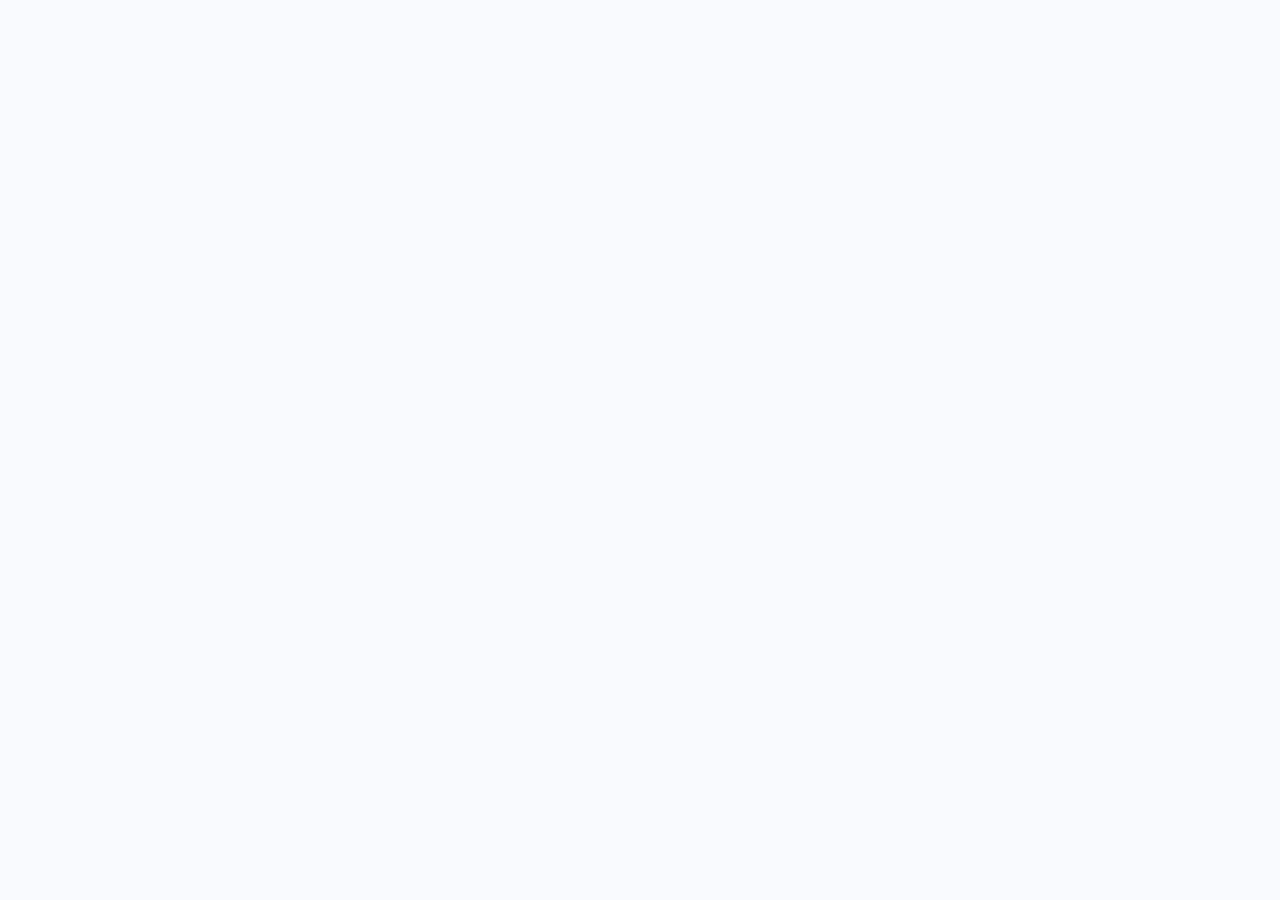
==== index.html @ 3bd7bcf1 "fix colors" ====
<!DOCTYPE html>
<html lang="en">

<head>
    <meta charset="UTF-8">
    <meta name="viewport" content="width=device-width, initial-scale=1.0">
    <title>Tripture | Unlock the Magic of Travel</title>
    <meta name="application-name" content="Tripture" lang="en">
    <meta name="google-site-verification" content="tgIaN9WX9wVfpXYKJAtUQJ3FxsBfUFxWCfj3ztF986I" />

    <meta name="description"
        content="Unlock seamless travel with Tripture. Discover Myanmar's hidden gems and global destinations with curated itineraries by Team Skyway. Plan your trip today!">
    <meta name="title" content="Tripture | Unlock the Magic of Travel">
    <meta name="keywords"
        content="Tripture, Unlock the Magic of Travel, Skyway project, Tripture Travel Agency, Domestic Tour Packages, International Tour Planning, Seamless Adventure Planning,">

    <!-- social media -->
    <meta property="og:type" content="website">
    <meta property="og:url" content="https://tripture.vercel.app">
    <meta property="og:title" content="Tripture | Unlock the Magic of Travel">
    <meta property="og:site_name" content="Tripture">
    <meta property="og:description"
        content="Unlock the unwritten. Experience unique destinations and flawless adventures. Your journey of a lifetime begins with Tripture.">

    <link rel="icon" type="image/png" sizes="32x32" href="https://tripture.vercel.app/assets/favicon.png">

    <link href="https://fonts.googleapis.com/css2?family=Poppins:wght@300;400;600&display=swap" rel="stylesheet">

    <!-- font awesome  -->
    <link rel="stylesheet" href="https://cdnjs.cloudflare.com/ajax/libs/font-awesome/6.4.0/css/all.min.css">
    <link rel="stylesheet" href="/fontawesomepro/css/all.min.css">
    <link rel="stylesheet" href="https://cdn.jsdelivr.net/npm/bootstrap-icons@1.11.1/font/bootstrap-icons.css">
    <!-- AOS library css1 js1  -->
    <link href="https://unpkg.com/aos@2.3.4/dist/aos.css" rel="stylesheet">


    <!-- bootstrap css1 js1 -->
    <link href="https://cdn.jsdelivr.net/npm/bootstrap@5.3.8/dist/css/bootstrap.min.css" rel="stylesheet"
        integrity="sha384-sRIl4kxILFvY47J16cr9ZwB07vP4J8+LH7qKQnuqkuIAvNWLzeN8tE5YBujZqJLB" crossorigin="anonymous">

    <!-- custom css  -->
    <link rel="stylesheet" href="./style.css">
    <link rel="stylesheet" href="navbar.css">

    <link rel="stylesheet" href="https://cdn.jsdelivr.net/npm/flatpickr/dist/flatpickr.min.css">
    <script src="https://cdn.jsdelivr.net/npm/flatpickr"></script>

    <link rel="stylesheet" href="https://cdn.jsdelivr.net/npm/swiper@11/swiper-bundle.min.css" />

    <!-- google searchမှာ vercel ပေါ်နေတာကို ပြောင်းဖို့  -->
    <script type="application/ld+json">
        {
            "@context": "https://schema.org",
            "@type": "WebSite",
            "name": "Tripture",
            "url": "https://tripture.vercel.app/"
        }
    </scri

<meta name="google-site-verification" content="ogcnfzEgcFT54c3hhpXt7cqYUi67Gds151M0iXrXLEU" />

</head>

<body>

    <nav class="navbar navbar-expand-lg sticky-top glass-nav">
        <div class="container">
            <!-- Brand / Logo -->
            <a class="navbar-brand d-flex align-items-center" href="#">
                <img src="/assets/favicon.png" alt="Logo" class="me-2 favilogo-img"
                    style="width: 60px; height: 60px;" />
                <span class="brand-text">Tripture</span>
            </a>

            <!-- Custom Hamburger Toggler for Mobile -->
            <button class="navbar-toggler custom-toggler collapsed" type="button" data-bs-toggle="collapse"
                data-bs-target="#navbarNav" aria-controls="navbarNav" aria-expanded="false"
                aria-label="Toggle navigation">
                <span class="toggler-bar bar-top"></span>
                <span class="toggler-bar bar-middle"></span>
                <span class="toggler-bar bar-bottom"></span>
            </button>

            <!-- Navbar Menu Links -->
            <div class="collapse navbar-collapse" id="navbarNav">
                <ul class="navbar-nav mx-auto align-items-center">
                    <li class="nav-item">
                        <a class="nav-link active" href="#">Home</a>
                    </li>
                    <li class="nav-item dropdown">
                        <a class="nav-link dropdown-toggle" href="#" role="button" data-bs-toggle="dropdown"
                            aria-expanded="false">
                            Tours
                        </a>
                        <ul class="dropdown-menu custom-dropdown">
                            <li><a class="dropdown-item" href="./domestic.html"><i
                                        class="fa-solid fa-map-location-dot me-2"></i>Domestic</a></li>
                            <li><a class="dropdown-item" href="/international.html"><i
                                        class="fa-solid fa-globe me-2"></i>International</a></li>
                        </ul>
                    </li>
                    <li class="nav-item">
                        <a class="nav-link" href="./about.html">About</a>
                    </li>
                    <li class="nav-item">
                        <a class="nav-link" href="#">Contact Us</a>
                    </li>
                </ul>

                <!-- Auth & Call To Action Buttons -->
                <div class="nav-buttons d-flex flex-column flex-lg-row align-items-center gap-3">
                    <a href="./signup.html" class="btn btn-login">
                        <i class="fa-solid fa-user-plus me-2"></i>Sign Up
                    </a>
                    <a href="./booking.html" class="btn btn-book">
                        <i class="fa-solid fa-plane-departure me-2"></i>Book Now
                    </a>
                </div>
            </div>
        </div>
    </nav>

    <!-- 2. Hero Section -->
    <section class="hero-section">
        <div class="container">
            <div class="row align-items-center gy-5">

                <!-- Left Text Content Column -->
                <div class="col-lg-5 col-12 hero-text-col text-center text-lg-start">

                    <!-- Premium Floating Badge -->
                    <div class="badge-wrapper mb-3">
                        <span class="badge bg-glass-premium">
                            <i class="fa-solid fa-compass text-teal me-2 animate-spin-slow"></i>Explore The Unexplored
                        </span>
                    </div>

                    <!-- Premium Typography Title -->
                    <h1 class="hero-title">
                        <span class="text-gradient">Tripture</span><br>
                        Unlock the Magic of Travel
                    </h1>

                    <!-- Fluid Description -->
                    <p class="hero-description">
                        Experience the world’s most luxury destinations with curated journeys designed exclusively for
                        you by Team Skyway.
                    </p>

                    <!-- Action Buttons Container -->
                    <div
                        class="hero-btns-container d-flex flex-sm-row flex-column justify-content-center justify-content-lg-start gap-3">
                        <a href="./packages.html" class="btn btn-teal-fill">
                            Explore Packages <i class="fa-solid fa-arrow-right ms-2"></i>
                        </a>
                        <a href="#tours" class="btn btn-outline-premium">
                            Learn More
                        </a>
                    </div>
                </div>

                <!-- Right Side: Balanced Geometric Bento Grid -->
                <div class="col-lg-7 col-12 hero-cards-col">
                    <div class="modern-grid-container">
                        <!-- Image 1: Spain (Height Fixed - No longer stretched) -->
                        <div class="grid-card card-premium-one">
                            <img src="./assets/international/spain4.jpg" alt="Luxury Travel Spain">
                            <div class="card-overlay-text">Spain</div>
                        </div>

                        <!-- Image 2: Vietnam (Wide Top Feature) -->
                        <div class="grid-card card-premium-two">
                            <img src="./assets/international/vietnam/Phu Quoc Paradise Island.jpg"
                                alt="Phu Quoc Paradise Island">
                            <div class="card-overlay-text">Vietnam</div>
                        </div>

                        <!-- Image 3: Brazil (Square Bottom Feature) -->
                        <div class="grid-card card-premium-three">
                            <img src="./assets/international/brazil/Iguazu Falls.jpg" alt="Iguazu Falls Brazil">
                            <div class="card-overlay-text">Brazil</div>
                        </div>

                    </div>
                </div>

            </div>

            <!-- Wave Shape Divider (Matches perfectly with section and body background) -->
            <div class="custom-shape-divider-bottom">
                <svg data-name="Layer 1" xmlns="http://www.w3.org/2000/svg" viewBox="0 0 1200 120"
                    preserveAspectRatio="none">
                    <path d="M0,0V120H1200V100C900,100,500,0,0,0Z" class="shape-fill"></path>
                </svg>
            </div>
        </div>
    </section>

    <!-- International section  -->
    <section class="international-section d-flex flex-column align-items-center justify-content-center overflow-hidden">

        <div class="carousel-container d-flex align-items-center justify-content-center" id="carouselContainer">

            <div class="destination-card" data-title="SWITZERLAND" data-subtitle="Swiss bliss"
                data-desc="Experience the peak of nature">
                <img src="./assets/international/switzerland.jpg" alt="Switzerland">
            </div>

            <div class="destination-card" data-title="Shinjuku Golden Gai" data-subtitle="JAPAN"
                data-desc="The land of the rising sun">
                <img src="./assets/international/japan/Shinjuku Golden Gai.jpg" alt="Japan">
            </div>

            <div class="destination-card active" data-title="MALDIVES" data-subtitle="MALDIVES"
                data-desc="Crystal waters, crystal memories">
                <img src="./assets/international/maldives.jpg" alt="maldives">
            </div>

            <div class="destination-card" data-title="Universal Studio" data-subtitle="SINGAPORE"
                data-desc="Lost in a skyline made of dreams">
                <img src="./assets/international/singapore/Universal Studio.jpg" alt="singapore">
            </div>

            <div class="destination-card" data-title="PROMENADE DES ANGLAIA" data-subtitle="FRANCE"
                data-desc="City of romance and lights">
                <img src="./assets/international/france4.jpg" alt="France">
            </div>
        </div>

        <div class="text-content text-center my-4">
            <h2 class="main-title m-0" id="mainTitle">SWITZERLAND</h2>
            <div class="divider mx-auto my-2"></div>
            <h4 class="sub-title" id="subTitle">— Swiss Bliss</h4>
            <p class="description opacity-75 small" id="description">Experience the peak of nature</p>
        </div>

        <div class="inter-buttons d-flex gap-4 mt-1">
            <button class="btn inter-btn d-flex align-items-center justify-content-center" id="prevBtn">
                <i class="bi bi-chevron-left"></i>
            </button>
            <button class="btn inter-btn d-flex align-items-center justify-content-center" id="nextBtn">
                <i class="bi bi-chevron-right"></i>
            </button>
        </div>

    </section>


    <!-- MAGICAL PATHWAYS SECTION (Gateway) -->
    <section class="pathways-section">
        <div class="container">
            <!-- Minimalist Section Title -->
            <h2 class="section-title text-center display-5">Magical Pathways</h2>

            <div class="row g-4">

                <!-- Domestic Tours Gateway Card (left) -->
                <div class="col-lg-6 col-md-12" data-aos="fade-up" data-aos-once="false" data-aos-delay="200"
                    data-aos-duration="1000">
                    <!-- Add your local image URL from image_5.png -->
                    <a href="./domestic.html" class="tour-gateway-card"
                        style="background-image: url('./assets/Domestic/bagan.jpg');">
                        <!-- Subtle compass icon top right to match planning vibe -->
                        <div class="gateway-icon">
                            <i class="fa-solid fa-compass"></i>
                        </div>
                        <div class="gateway-content glass-effect modern-shadow">
                            <h3 class="fw-bold">Domestic Tours</h3>
                            <p class="mb-4 text-white-50">Myanmar Hidden Gems, Crafted for Local Magic</p>
                            <!-- Button style from image -->
                            <button class="btn btn-gateway-light rounded-pill px-4">Discover Local Magic</button>
                        </div>
                    </a>
                </div>

                <!-- International Tours Gateway Card (right) -->
                <div class="col-lg-6 col-md-12" data-aos="fade-up" data-aos-once="false" data-aos-delay="400"
                    data-aos-duration="1000">
                    <!-- Add your global image URL from image_5.png -->
                    <a href="./international.html" class="tour-gateway-card"
                        style="background-image: url('./assets/international/vietnam/Hanoi.jpg');">
                        <!-- Subtle globe icon top right -->
                        <div class="gateway-icon">
                            <i class="fa-solid fa-globe"></i>
                        </div>
                        <div class="gateway-content glass-effect modern-shadow">
                            <h3 class="fw-bold">International Tours</h3>
                            <p class="mb-4 text-white-50">Global Wonders, Planned with Unmatched Precision</p>
                            <!-- Button style from image -->
                            <button class="btn btn-gateway-light rounded-pill px-4">Explore Global Wonders</button>
                        </div>
                    </a>
                </div>

            </div>
        </div>
    </section>


    <!-- TOUR SHOWCASE SECTION (Domestic) -->
    <section class="tour-showcase-section">
        <div class="container">

            <!-- Section Title (Bold, Modern) -->
            <h2 class="showcase-section-title text-center mb-5">Explore Our Crafted Tours</h2>

            <div class="row showcase-container modern-shadow gx-0" data-aos="zoom-out" data-aos-once="false"
                data-aos-delay="100" data-aos-duration="800">

                <!-- Left Side: Main Tour Image (col-6 default, col-12 mobile) -->
                <div class="col-lg-6 col-md-12 p-0">
                    <div class="main-tour-view">
                        <!-- Dynamic Main Image (Change URL based on selection) -->
                        <div class="main-tour-img-wrapper">
                            <img id="mainTourImg" src="./assets/Domestic/bagan2.jpg" alt="Featured Tour - Bagan"
                                class="main-tour-img">
                        </div>
                    </div>
                </div>

                <!-- Right Side: Tour Content & Gallery (col-6 default, col-12 mobile) -->
                <div class="col-lg-6 col-md-12 p-0">
                    <div class="tour-details-col glass-effect h-100">

                        <!-- Dynamic Tour Header (Change Title, Price, Description) -->
                        <div class="tour-header" id="tourHeader">
                            <h3 class="tour-title fw-bold" id="tourTitle">Bagan Hidden Gems</h3>
                            <p class="tour-price" id="tourPrice">From $299 /person</p>
                            <p class="tour-description text-muted lead" id="tourDescription">Explore ancient temples of
                                Bagan through an extraordinary lens. Perfect for modern explorers seeking authentic
                                connections.</p>
                        </div>

                        <!-- Bottom Gallery (Thumbnails - Click to switch) -->
                        <div class="tour-gallery">
                            <!-- Thumb 1 (Active) -->
                            <div class="gallery-thumb active"
                                onclick="switchTour('Bagan Hidden Gems', '$299 /person', 'Explore ancient temples of Bagan through an extraordinary lens.', './assets/Domestic/bagan2.jpg', this)">
                                <img src="./assets/Domestic/bagan2.jpg" alt="Bagan Thumbnail">
                            </div>
                            <!-- Thumb 2 -->
                            <div class="gallery-thumb"
                                onclick="switchTour('Inle Lake Serenity', '$349 /person', 'Row through Inle Lake at sunset. Experience unique stilt houses and timeless culture.', './assets/Domestic/inlay2.jpg', this)">
                                <img src="./assets/Domestic/inlay2.jpg" alt="Inle Lake Thumbnail">
                            </div>
                            <!-- Thumb 3 -->
                            <div class="gallery-thumb"
                                onclick="switchTour('Mandalay City Tour', '$499 /person', 'The cultural heart of Myanmar,where ancient royalty meets vibrant local traditions.', './assets/Domestic/mandalay2.jpg', this)">
                                <img src="./assets/Domestic/mandalay2.jpg" alt="Upain Thumbnail">
                            </div>
                        </div>

                        <!-- CTAs -->
                        <div class="mt-5 d-flex gap-3 justify-content-lg-start justify-content-center">
                            <button class="btn btn-teal-fill rounded-pill px-5">See Itinerary</button>
                        </div>

                    </div>
                </div>

            </div>
        </div>
    </section>




    <!-- FEATURES SECTION (Best Travel Experience) -->
    <section class="features-section">
        <div class="container text-center">
            <!-- Section Title (Bold, Modern, with Teal accent) -->
            <h2 class="features-title text-center mb-5 mt-3">Why <span>Tripture</span> for Your <br>Seamless Travel
                Experience</h2>

            <div class="row g-5">

                <!-- Feature 1: Crafted Itineraries (Itinerary Planning focused) -->
                <div class="col-lg-4 col-md-6 col-12 feature-col">
                    <div class="feature-item-card">
                        <div class="feature-icon-wrapper">
                            <!-- Compass icon matching planning vibe in image -->
                            <i class="fa-solid fa-map-location-dot"></i>
                        </div>
                        <h4 class="fw-bold">Crafted Itineraries</h4>
                        <p>Designed exclusively for you. No templates, just personalized journeys that match your unique
                            rhythm and desires.</p>
                    </div>
                </div>

                <!-- Feature 2: Seamless Support (Planning & Trust focused) -->
                <div class="col-lg-4 col-md-6 col-12 feature-col">
                    <div class="feature-item-card">
                        <div class="feature-icon-wrapper">
                            <!-- Headset support icon -->
                            <i class="fa-solid fa-headset"></i>
                        </div>
                        <h4 class="fw-bold">Seamless Planning</h4>
                        <p>Unlock the magic of worry-free travel. From booking to return, Team Skyway handles the
                            details flawlessly.</p>
                    </div>
                </div>

                <!-- Feature 3: Magical Experiences (Magical vibe focused) -->
                <div class="col-lg-4 col-md-12 col-12 feature-col">
                    <div class="feature-item-card">
                        <div class="feature-icon-wrapper">
                            <!-- Sparkles/Magic icon -->
                            <i class="fa-solid fa-wand-sparkles"></i>
                        </div>
                        <h4 class="fw-bold">Magical Moments</h4>
                        <p>Authentic local interactions and exclusive accesses to the world’s hidden gems. Create
                            stories that last forever.</p>
                    </div>
                </div>

            </div>
        </div>
    </section>

    <!-- FAQ & contact -->
    <section class="py-5" id="faq-contact">
        <div class="container">
            <div class="row g-5">
                <div class="col-lg-6">
                    <h4 class="fw-bold mb-4">FAQ</h4>
                    <div class="accordion accordion-flush" id="faqAccordion">
                        <div class="accordion-item border mb-2 rounded-3">
                            <h2 class="accordion-header">
                                <button class="accordion-button collapsed fw-semibold" type="button"
                                    data-bs-toggle="collapse" data-bs-target="#faq1">
                                    What is included in the tour package?
                                </button>
                            </h2>
                            <div id="faq1" class="accordion-collapse collapse" data-bs-parent="#faqAccordion">
                                <div class="accordion-body text-muted">All accommodation, flights, and daily breakfast
                                    are included.</div>
                            </div>
                        </div>
                        <div class="accordion-item border mb-2 rounded-3">
                            <h2 class="accordion-header">
                                <button class="accordion-button collapsed fw-semibold" type="button"
                                    data-bs-toggle="collapse" data-bs-target="#faq2">
                                    Can I customize my travel package?
                                </button>
                            </h2>
                            <div id="faq2" class="accordion-collapse collapse" data-bs-parent="#faqAccordion">
                                <div class="accordion-body text-muted">Yes, we offer fully customizable options based on
                                    your needs.</div>
                            </div>
                        </div>
                        <div class="accordion-item border mb-2 rounded-3">
                            <h2 class="accordion-header">
                                <button class="accordion-button collapsed fw-semibold" type="button"
                                    data-bs-toggle="collapse" data-bs-target="#faq3">
                                    What are the payment methods?
                                </button>
                            </h2>
                            <div id="faq3" class="accordion-collapse collapse" data-bs-parent="#faqAccordion">
                                <div class="accordion-body text-muted">We accept all major credit cards, mobile banking,
                                    and bank transfers for your convenience.</div>
                            </div>
                        </div>
                        <div class="accordion-item border mb-2 rounded-3">
                            <h2 class="accordion-header">
                                <button class="accordion-button collapsed fw-semibold" type="button"
                                    data-bs-toggle="collapse" data-bs-target="#faq4">
                                    How can I contact support?
                                </button>
                            </h2>
                            <div id="faq4" class="accordion-collapse collapse" data-bs-parent="#faqAccordion">
                                <div class="accordion-body text-muted">You can reach us 24/7 via email at
                                    travelwithtripture@gmail.com or through our live chat</div>
                            </div>
                        </div>
                    </div>
                </div>

                <div class="col-lg-6">
                    <h4 class="fw-bold mb-4">CONTACT US</h4>
                    <div class="row gy-4">
                        <div class="col-12 d-flex gap-3">
                            <div class="icon-box text-teal"><i class="bi bi-geo-alt fs-4"></i></div>
                            <div>
                                <h6 class="fw-bold mb-1">Our Address</h6>
                                <p class="small text-muted">123 Pyay Road, Yangon, Myanmar</p>
                            </div>
                        </div>
                        <div class="col-12 d-flex gap-3">
                            <div class="icon-box text-teal"><i class="bi bi-telephone fs-4"></i></div>
                            <div>
                                <h6 class="fw-bold mb-1">Phone</h6>
                                <p class="small text-muted">+95 123 456 789</p>
                            </div>
                        </div>
                        <div class="col-12 mt-4">
                            <div class="map-bg rounded-4 p-4 text-center">
                                <img src="https://upload.wikimedia.org/wikipedia/commons/e/ec/World_map_blank_without_borders.svg"
                                    class="img-fluid opacity-100" style="max-height: 150px;" alt="Map">
                            </div>
                        </div>
                    </div>
                </div>
            </div>
        </div>
    </section>


    <!-- Start Footer -->
    <footer class="bg-dark-blue text-white pt-5 pb-3">
        <div class="container">
            <div class="row gy-4">
                <div class="col-lg-3">
                    <h5 class="fw-bold text-uppercase mb-4">Tripture</h5>
                    <p class="small opacity-75">We create unforgettable travel experiences around the world. Your
                        journey, our passion.</p>
                    <div class="d-flex gap-3 fs-5 mt-3">
                        <i class="bi bi-facebook"></i> <i class="bi bi-instagram"></i> <i class="bi bi-twitter-x"></i>
                        <i class="bi bi-youtube"></i>
                    </div>
                </div>
                <div class="col-md-3 col-6 ps-lg-5">
                    <h6 class="fw-bold mb-4">ABOUT TRIPTURE</h6>
                    <ul class="list-unstyled small opacity-75 lh-lg">
                        <li><a href="./about.html" style="text-decoration: none; color:inherit">About Us</a></li>
                        <li><a href="./about.html#our-team" style="text-decoration: none; color:inherit">Our Team
                        </li>
                        <li>Why Choose Us?</li>
                        <li><a href="mailto:skywayteam@gmail.com" style="text-decoration: none; color:inherit">Contact
                                Us</a></li>
                    </ul>
                </div>
                <div class="col-md-3 col-6">
                    <h6 class="fw-bold mb-4">QUICK LINKS</h6>
                    <ul class="list-unstyled small opacity-75 lh-lg">
                        <li><a href="./domestic.html" style="text-decoration: none; color:inherit">Domestic Tours</a>
                        </li>
                        <li><a href="./international.html" style="text-decoration: none; color:inherit">International
                                Tours</a></li>
                        <li>Travel Guides</li>
                        <li>FAQs</li>
                    </ul>
                </div>
                <div class="col-md-3">
                    <h6 class="fw-bold mb-4">PAYMENT METHODS</h6>
                    <div class="d-flex flex-wrap gap-2 payment-icon">
                        <img src="https://encrypted-tbn0.gstatic.com/images?q=tbn:ANd9GcRHFYudsqWg9jjosSQLLIVrmywslPWvlXck-w&s"
                            alt="mastercard">
                        <img src="https://encrypted-tbn0.gstatic.com/images?q=tbn:ANd9GcR307JOO-6NJ84smCbefUN4RGVKRDVrh0Dilg&s"
                            alt="visa">
                        <img src="https://encrypted-tbn0.gstatic.com/images?q=tbn:ANd9GcQ-ns1YY_la2zpWjImynS670i2Tktv9zPw4rQ&s"
                            alt="Paypal">


                    </div>
                </div>
            </div>
            <hr class="my-4 opacity-25">
            <div class="d-flex flex-wrap justify-content-between small opacity-50">
                <p>&copy; <span id="year"></span> Tripture. Developed by Skyway Team(NUCS). All Rights Reserved.</p>
                <div class="d-flex gap-3"><span>Terms & Conditions</span> <span>Privacy Policy</span></div>
            </div>
        </div>
    </footer>
    <!-- End Footer  -->

    <!-- copyright footer year -->
    <script>
        document.getElementById("year").textContent = new Date().getFullYear();
    </script>


    <!-- JAVASCRIPT FOR INTERACTIVE GALLERY -->
    <script>
        // Function to switch tour content based on clicked thumbnail
        function switchTour(title, price, description, mainImgUrl, clickedThumb) {

            // 1. Get Elements
            const mainImg = document.getElementById('mainTourImg');
            const tourHeader = document.getElementById('tourHeader');
            const tourTitle = document.getElementById('tourTitle');
            const tourPrice = document.getElementById('tourPrice');
            const tourDescription = document.getElementById('tourDescription');

            // 2. Add Animation Class (triggers fade out)
            mainImg.classList.add('changing');
            tourHeader.classList.add('changing');

            // 3. Wait for fade out, then change content
            setTimeout(() => {
                // Update Text Content
                tourTitle.textContent = title;
                tourPrice.textContent = price;
                tourDescription.textContent = description;

                // Update Image Source
                mainImg.src = mainImgUrl;

                // Remove Animation Class (triggers fade in)
                mainImg.classList.remove('changing');
                tourHeader.classList.remove('changing');
            }, 500); // Wait 0.5s matching CSS transition duration

            // 4. Update Active Thumbnail state
            const thumbs = document.querySelectorAll('.gallery-thumb');
            thumbs.forEach(thumb => thumb.classList.remove('active')); // Remove active from all
            clickedThumb.classList.add('active'); // Add active to clicked one
        }
    </script>

    <!-- AOS library js1 css1 -->
    <script src="https://unpkg.com/aos@2.3.4/dist/aos.js"></script>

    <!-- AOS library to work -->
    <script type="text/javascript">
        AOS.init();
    </script>

    <!-- custom js  -->
    <script src="./index.js"></script>


    <!-- 2. Bootstrap 5 JS Bundle (Includes Popper) -->
    <script src="https://cdn.jsdelivr.net/npm/bootstrap@5.3.8/dist/js/bootstrap.bundle.min.js"
        integrity="sha384-FKyoEForCGlyvwx9Hj09JcYn3nv7wiPVlz7YYwJrWVcXK/BmnVDxM+D2scQbITxI"
        crossorigin="anonymous"></script>


</body>

</html>
---- style.css ----
@import url("https://fonts.googleapis.com/css2?family=Gelasio:ital,wght@0,400..700;1,400..700&display=swap");

@import url("https://fonts.googleapis.com/css2?family=Playfair+Display:ital,wght@0,600;0,800;1,400&family=Plus+Jakarta+Sans:wght@400;500;600;700&display=swap");

:root {
  --primary: #0b7285;
  --primary-dark: #12212e;
  --secondary: #6edbd6;
  --white: #e8fffa;
  --cream: #ece7dc;
  --glass: rgba(255, 255, 255, 0.15);
  --tripture-navy: #001f3f;
  --tripture-light: #f8fdfd;
  --tripture-shadow: 0 30px 60px rgba(0, 0, 0, 0.35);
}

* {
  box-sizing: border-box;
}

html,
body {
  overflow-x: hidden;
}
body {
  margin: 0;
  padding: 0;
  font-family: "Plus Jakarta Sans", sans-serif; /* Clean Sans-serif Base Font */
  background-color: #f8fafc;
  overflow-x: hidden;
}

/*  COMMON UTILITIES  */
.text-teal {
  color: var(--secondary) !important;
}

.bg-teal {
  background-color: var(--primary) !important;
}

.bg-dark-blue {
  background-color: var(--tripture-navy) !important;
}

.accordion-button:focus,
.accordion-button:not(.collapsed) {
  box-shadow: none;
}

.accordion-button:not(.collapsed) {
  background-color: transparent;
  color: var(--secondary);
}

/*  HERO SECTION MAIN  */
.hero-section {
  padding: 20px 0 180px 0;
  min-height: 100vh;
  display: flex;
  align-items: center;
  position: relative;
  background:
    linear-gradient(
      135deg,
      rgba(18, 33, 46, 0.98) 35%,
      rgba(18, 33, 46, 0.75) 100%
    ),
    url("./assets/Domestic/mawlamyine.jpg");
  background-repeat: no-repeat;
  background-size: cover;
  background-position: center;
}

/* Premium Navigation Badge */
.bg-glass-premium {
  background: rgba(255, 255, 255, 0.05);
  backdrop-filter: blur(8px);
  -webkit-backdrop-filter: blur(8px);
  border: 1px solid rgba(255, 255, 255, 0.1);
  padding: 8px 18px;
  font-size: 0.85rem;
  font-weight: 500;
  letter-spacing: 1px;
  text-transform: uppercase;
  color: #ffffff;
  border-radius: 50px;
  display: inline-block;
  animation: fadeInUp 0.6s ease-out;
}

/*  FLUID TYPOGRAPHY  */
.hero-title {
  font-family: "Playfair Display", serif; /* Elegant Travel Editorial Font */
  font-size: clamp(1.8rem, 3.5vw, 2.5rem);
  font-weight: 800;
  line-height: 1.15;
  margin-bottom: 1.5rem;
  letter-spacing: -0.5px;
  color: #ffffff;
  animation: fadeInUp 0.8s cubic-bezier(0.4, 0, 0.2, 1);
}

.text-gradient {
  background: linear-gradient(135deg, var(--secondary) 30%, #ffffff 100%);
  -webkit-background-clip: text;
  -webkit-text-fill-color: transparent;
  font-style: italic;
  font-weight: 600;
  font-size: clamp(2.5rem, 5vw, 4.5rem);
}

.hero-description {
  font-family: "Plus Jakarta Sans", sans-serif;
  font-size: clamp(1rem, 1.2vw, 1.2rem);
  margin-bottom: 2.5rem;
  opacity: 0.8;
  line-height: 1.7;
  color: #f0fdfa;
  max-width: 540px;
  animation: fadeInUp 1s cubic-bezier(0.4, 0, 0.2, 1);
}

/*  BUTTONS  */
.hero-btns-container {
  animation: fadeInUp 1.2s cubic-bezier(0.4, 0, 0.2, 1);
}

.btn-teal-fill {
  background: linear-gradient(135deg, var(--secondary), #4ecdc4);
  color: var(--primary-dark) !important;
  border-radius: 50px;
  padding: 14px 35px;
  font-weight: 600;
  border: none;
  box-shadow: 0 8px 25px rgba(110, 219, 214, 0.25);
  transition: all 0.3s cubic-bezier(0.4, 0, 0.2, 1);
}

.btn-teal-fill:hover {
  transform: translateY(-3px);
  box-shadow: 0 12px 30px rgba(110, 219, 214, 0.4);
  color: var(--primary-dark) !important;
}

.btn-outline-premium {
  color: #ffffff;
  border: 1px solid rgba(255, 255, 255, 0.2);
  border-radius: 50px;
  padding: 14px 35px;
  font-weight: 600;
  background: transparent;
  transition: all 0.3s cubic-bezier(0.4, 0, 0.2, 1);
}

.btn-outline-premium:hover {
  background: rgba(255, 255, 255, 0.08);
  border-color: #ffffff;
  color: #ffffff;
  transform: translateY(-2px);
}

/*  GEOMETRIC GRID & ASPECT RATIO FIX  */
.modern-grid-container {
  display: grid;
  grid-template-columns: repeat(12, 1fr);
  grid-template-rows: repeat(12, 35px); /* Row Height optimized */
  gap: 24px;
  position: relative;
  width: 100%;
}

/* Base Bento Card Style */
.grid-card {
  position: relative;
  border-radius: 24px;
  overflow: hidden;
  box-shadow: var(--tripture-shadow);
  border: 1px solid rgba(255, 255, 255, 0.1);
  background: var(--primary-dark);
}

.grid-card img {
  width: 100%;
  height: 100%;
  object-fit: cover;
  transition: transform 0.6s cubic-bezier(0.4, 0, 0.2, 1);
}

/* Hover Interactivity */
.grid-card:hover img {
  transform: scale(1.06);
}

.grid-card:hover {
  border-color: rgba(110, 219, 214, 0.4);
}

/* Premium Card Label Tags */
.card-overlay-text {
  position: absolute;
  bottom: 20px;
  left: 20px;
  background: rgba(18, 33, 46, 0.6);
  backdrop-filter: blur(8px);
  -webkit-backdrop-filter: blur(8px);
  padding: 6px 16px;
  border-radius: 30px;
  color: #ffffff;
  font-size: 0.85rem;
  font-weight: 600;
  letter-spacing: 0.5px;
  border: 1px solid rgba(255, 255, 255, 0.1);
}

/* Asymmetric Desktop Row/Col Placements */
.card-premium-one {
  grid-column: 1 / 6;
  grid-row: 3 / 11; /* Spain: Proportional aspect ratio locked */
  animation: float-one 6s ease-in-out infinite;
}

.card-premium-two {
  grid-column: 6 / 13;
  grid-row: 1 / 6; /* Vietnam */
  animation: float-two 7s ease-in-out infinite;
}

.card-premium-three {
  grid-column: 6 / 13;
  grid-row: 6 / 13; /* Brazil */
  animation: float-three 5s ease-in-out infinite;
}

/*  INFINITE FLOATING ANIMATIONS  */
@keyframes float-one {
  0%,
  100% {
    transform: translateY(0);
  }
  50% {
    transform: translateY(-12px);
  }
}

@keyframes float-two {
  0%,
  100% {
    transform: translateY(0);
  }
  50% {
    transform: translateY(-18px);
  }
}

@keyframes float-three {
  0%,
  100% {
    transform: translateY(0);
  }
  50% {
    transform: translateY(-8px);
  }
}

.animate-spin-slow {
  animation: spin 12s linear infinite;
}

@keyframes spin {
  from {
    transform: rotate(0deg);
  }
  to {
    transform: rotate(360deg);
  }
}

@keyframes fadeInUp {
  from {
    opacity: 0;
    transform: translateY(25px);
  }
  to {
    opacity: 1;
    transform: translateY(0);
  }
}

/*  CUSTOM SHAPE DIVIDER  */
.custom-shape-divider-bottom {
  position: absolute;
  bottom: -1px;
  left: 0;
  width: 100%;
  overflow: hidden;
  line-height: 0;
  z-index: 10;
}

.custom-shape-divider-bottom svg {
  position: relative;
  display: block;
  width: calc(100% + 1.3px);
  height: 80px;
}

.custom-shape-divider-bottom .shape-fill {
  fill: #f9f9f9;
}

/* RESPONSIVE LAYOUT BREAKPOINTS */

@media (max-width: 1199px) and (min-width: 992px) {
  .modern-grid-container {
    grid-template-rows: repeat(12, 30px);
    gap: 16px;
  }

  .hero-title {
    font-size: 3.5rem;
  }

  /*  BUTTONS  */
  .hero-btns-container {
    animation: fadeInUp 1.2s cubic-bezier(0.4, 0, 0.2, 1);
  }

  .btn-teal-fill {
    background: linear-gradient(135deg, var(--secondary), #4ecdc4);
    color: var(--primary-dark) !important;
    border-radius: 50px;
    padding: 14px 20px;
    font-weight: 500;
    border: none;
    box-shadow: 0 8px 25px rgba(110, 219, 214, 0.25);
    transition: all 0.3s cubic-bezier(0.4, 0, 0.2, 1);
  }

  .btn-teal-fill:hover {
    transform: translateY(-3px);
    box-shadow: 0 12px 30px rgba(110, 219, 214, 0.4);
    color: var(--primary-dark) !important;
  }

  .btn-outline-premium {
    color: #ffffff;
    border: 1px solid rgba(255, 255, 255, 0.2);
    border-radius: 50px;
    padding: 14px 35px;
    font-weight: 500;
    background: transparent;
    transition: all 0.3s cubic-bezier(0.4, 0, 0.2, 1);
  }

  .btn-outline-premium:hover {
    background: rgba(255, 255, 255, 0.08);
    border-color: #ffffff;
    color: #ffffff;
    transform: translateY(-2px);
  }
}

@media (max-width: 991px) {
  .hero-section {
    padding: 120px 0 100px 0;
    text-align: center;
  }
  .hero-description {
    margin-inline: auto;
  }
  .modern-grid-container {
    grid-template-rows: repeat(12, 28px);
    gap: 15px;
    margin-top: 40px;
  }
}

@media (max-width: 576px) {
  .hero-section {
    padding: 90px 0 110px 0;
    background:
      linear-gradient(
        180deg,
        rgba(18, 33, 46, 0.98) 60%,
        rgba(18, 33, 46, 0.88) 100%
      ),
      url("./assets/Domestic/mawlamyine.jpg");
  }

  /* Fluid Flex Stack Alternative for Mobile Devices */
  .modern-grid-container {
    display: flex;
    flex-direction: column;
    gap: 20px;
  }

  .grid-card {
    grid-column: auto !important;
    grid-row: auto !important;
    animation: none !important;
    transform: none !important;
    height: 240px;
    border-radius: 20px;
  }

  .card-premium-one {
    height: 270px;
  }

  .btn-teal-fill,
  .btn-outline-premium {
    width: 100%;
  }
}

/* ================= BUTTONS ================= */

.btn-gateway-light {
  border-radius: 30px;
  font-weight: 600;
  border: none;
  transition: all 0.3s ease;
}

.btn-gateway-light {
  background-color: #ffffff;
  color: var(--tripture-navy);
  padding: 10px 30px;
}

.btn-gateway-light:hover {
  background-color: var(--secondary);
  color: #ffffff;
}

/* ================= PHOTO CARDS ================= */

.gallery-thumb img,
.main-tour-img {
  width: 100%;
  height: 100%;
  object-fit: cover;
}

/* ================= international section  =================*/

/* Section Styling */
.international-section {
  min-height: 100vh;
  background: radial-gradient(circle, #ffffff 0%, #f6f6f6 100%);
  padding: 2rem 0;
}

/* 3D Carousel Container */
.carousel-container {
  width: 100%;
  height: 55vh;
  perspective: 1200px; /* Enable 3D Space */
  position: relative;
}

/* Individual Destination Card */
.destination-card {
  position: absolute;
  width: 14vw;
  height: 40vh;
  border-radius: 0.5rem;
  overflow: hidden;
  transition:
    transform 0.5s ease,
    opacity 0.5s ease,
    filter 0.5s ease;
  cursor: pointer;
  box-shadow: 0 1.5rem 3rem rgba(0, 0, 0, 0.15);
  transform-style: preserve-3d;
}

.destination-card img {
  width: 100%;
  height: 100%;
  object-fit: cover;
  pointer-events: none;
}

/* Overlay for unselected cards */
.destination-card::after {
  content: "";
  position: absolute;
  top: 0;
  left: 0;
  width: 100%;
  height: 100%;
  background: rgba(255, 255, 255, 0.4);
  transition: background 0.5s;
}

.destination-card.active::after {
  background: rgba(255, 255, 255, 0);
}

/* Dynamic Text Content */
.text-content {
  min-height: 15vh;
  z-index: 10;
}

.main-title {
  color: #1a1d24;
  font-size: 2.5rem;
  font-weight: 800;
  letter-spacing: 0.3rem;
  text-transform: uppercase;
}

.divider {
  width: 3.5rem;
  height: 0.15rem;
  background-color: #1a1d24;
}

.sub-title {
  color: #1a1d24;
  font-size: 1.25rem;
  letter-spacing: 0.2rem;
  font-weight: 400;
}
.description {
  color: #555555;
}

/* Bottom Navigation Buttons */
.inter-btn {
  background: transparent;
  border: 1px solid rgba(0, 0, 0, 0.2);
  color: var(--tripture-navy);
  width: 3rem;
  height: 3rem;
  border-radius: 50%;
  font-size: 1.2rem;
  transition: all 0.3s ease;
}

.inter-btn:hover {
  background-color: var(--tripture-navy);
  color: var(--cream);
  border-color: var(--tripture-navy);
}

/* --- Mobile and Tablet Optimization --- */
@media (max-width: 768px) {
  .destination-card {
    width: 40vw;
    height: 40vh;
    .main-title {
      font-size: 1.8rem;
    }
  }

  .sub-title {
    font-size: 1rem;
  }
}

/* ================= PATHWAYS SECTION ================= */

.pathways-section {
  padding: 40px 0 60px;
  position: relative;
  background-color: var(--cream);
}

.section-title,
.showcase-section-title {
  font-family: "Poppin";
}

.section-title {
  font-weight: 700;
  font-size: 3rem;
  margin-bottom: 50px;
}

.tour-gateway-card {
  display: flex;
  align-items: flex-end;
  justify-content: flex-start;
  height: 450px;
  background-size: cover;
  background-position: center;
  border-radius: 25px;
  position: relative;
  overflow: hidden;
  color: #ffffff;
  text-decoration: none;
  border: none;
  box-shadow: var(--tripture-shadow);
  transition:
    transform 0.4s ease,
    box-shadow 0.4s ease;
  cursor: pointer;
}

.tour-gateway-card:hover {
  transform: translateY(-10px);
  box-shadow: 0 20px 50px rgba(5, 64, 64, 0.3);
}

.tour-gateway-card .gateway-content {
  background: rgba(0, 31, 63, 0.7);
  backdrop-filter: blur(10px);
  padding: 30px;
  width: 100%;
  border-top-left-radius: 20px;
  border-top-right-radius: 20px;
}

.tour-gateway-card h3,
.tour-gateway-card p {
  font-family: "Gelasio";
}

.C h3 {
  font-size: 1rem;
  font-weight: 600;
  margin-bottom: 8px;
}

.tour-gateway-card p {
  font-size: 1rem;
  opacity: 0.8;
  margin-bottom: 25px;
}

.gateway-icon {
  position: absolute;
  top: 20px;
  right: 20px;
  font-size: 1.5rem;
  color: rgba(255, 255, 255, 0.3);
}

/* ================= TOUR SHOWCASE ================= */

.tour-showcase-section {
  padding: 50px 0;
  background:
    linear-gradient(rgba(0, 0, 0, 0.6), rgba(0, 0, 0, 0.6)),
    url(./assets/bagan-bg.jpg);
  background-size: cover;
  background-position: center;
  background-repeat: no-repeat;
  background-attachment: fixed;
}

.showcase-container {
  background-color: #ffffff;
  border-radius: 30px;
  box-shadow: var(--tripture-shadow);
  overflow: hidden;
  position: relative;
  border: 1px solid rgba(0, 0, 0, 0.03);
}

.showcase-section-title {
  color: var(--cream);
  font-weight: 700;
  font-size: 3rem;
}

.main-tour-view,
.main-tour-img-wrapper {
  position: relative;
  height: 100%;
  overflow: hidden;
}

.main-tour-img {
  height: 600px;
  transition:
    transform 0.5s ease-in-out,
    opacity 0.5s ease-in-out;
}

.main-tour-img.changing {
  transform: scale(1.1);
  opacity: 0;
}

.tour-details-col {
  padding: 60px;
  display: flex;
  flex-direction: column;
  justify-content: space-between;
}

.tour-header {
  margin-bottom: 40px;
  transition: opacity 0.5s ease-in-out;
}

.tour-header.changing {
  opacity: 0;
}

.tour-title {
  font-size: 2.1rem;
  font-weight: 700;
  margin-bottom: 15px;
}

.tour-price {
  font-size: 1.5rem;
  font-weight: 600;
  margin-bottom: 20px;
}

.tour-description {
  font-size: 1.1rem;
  line-height: 1.8;
  opacity: 0.8;
}

/* ================= GALLERY ================= */

.tour-gallery {
  display: flex;
  gap: 15px;
  margin-top: 20px;
}

.gallery-thumb {
  width: 100px;
  height: 100px;
  border-radius: 15px;
  overflow: hidden;
  cursor: pointer;
  position: relative;
  transition:
    transform 0.3s ease,
    border-color 0.3s ease;
  border: 2px solid transparent;
}

.gallery-thumb:hover,
.gallery-thumb.active {
  transform: translateY(-5px);
}

.gallery-thumb.active {
  border-color: var(--secondary);
}

.gallery-thumb::after {
  content: "";
  position: absolute;
  inset: 0;
  background-color: rgba(0, 204, 204, 0.1);
  opacity: 0;
  transition: opacity 0.3s ease;
}

.gallery-thumb:hover::after,
.gallery-thumb.active::after {
  opacity: 1;
}

/* ================= FEATURES ================= */

.features-section {
  padding: 100px 0;
  background-color: #ffffff;
}

.features-title {
  font-weight: 700;
  font-size: 2.8rem;
  max-width: 700px;
  margin-inline: auto;
}

.features-title span {
  color: var(--secondary);
}

.feature-item-card {
  padding: 40px;
  border-radius: 20px;
  background-color: #ffffff;
  border: 1px solid rgba(0, 0, 0, 0.03);
  transition: all 0.3s ease;
  height: 100%;
  text-align: center;
}

.feature-item-card:hover {
  background-color: #f0fdfa;
  transform: translateY(-5px);
}

.feature-icon-wrapper {
  width: 70px;
  height: 70px;
  border-radius: 50%;
  background-color: rgba(0, 204, 204, 0.1);
  display: flex;
  align-items: center;
  justify-content: center;
  margin: 0 auto 25px;
  font-size: 2rem;
}

.feature-item-card h4 {
  font-weight: 700;
  margin-bottom: 15px;
}

.feature-item-card p {
  font-size: 1rem;
  line-height: 1.7;
  opacity: 0.8;
}

/* ================= FOOTER ================= */

footer ul li {
  cursor: pointer;
  transition: 0.3s;
}

footer ul li:hover {
  color: var(--secondary);
  transform: translateX(5px);
}

.payment-icon img {
  height: 30px;
  border-radius: 10px;
}

.map-bg {
  background: #f8f9fa;
  position: relative;
  overflow: hidden;
}

/* ================= RESPONSIVE ================= */

@media (max-width: 991px) {
  .pathways-section,
  .tour-showcase-section,
  .features-section {
    padding: 70px 0;
  }

  .tour-gateway-card {
    height: 350px;
  }

  .tour-gateway-card h3 {
    font-size: 1.4rem;
  }

  .showcase-container {
    border-radius: 20px;
  }

  .main-tour-view {
    height: 400px;
  }

  .tour-details-col {
    padding: 40px;
  }

  .tour-title {
    font-size: 2.3rem;
  }

  .tour-price {
    font-size: 1.3rem;
  }

  .tour-gallery {
    margin-top: 40px;
  }

  .showcase-section-title {
    font-size: 2rem;
    font-weight: 500;
  }

  .features-title {
    font-size: 2.3rem;
  }

  .feature-item-card {
    padding: 30px;
  }
}

@media (max-width: 767px) {
  .features-section {
    overflow-x: hidden;
  }
}

@media (max-width: 768px) {
  .border-md-none {
    border: none !important;
  }
}

@media (max-width: 576px) {
  .tour-showcase-section {
    padding: 50px 0;
  }

  .main-tour-view {
    height: 250px;
  }

  .tour-details-col {
    padding: 30px;
  }

  .tour-title {
    font-size: 1.8rem;
  }

  .tour-price {
    font-size: 1.1rem;
  }

  .tour-gallery {
    gap: 10px;
    margin-top: 30px;
    overflow-x: auto;
    padding-bottom: 10px;
  }

  .gallery-thumb {
    width: 70px;
    height: 70px;
    border-radius: 10px;
  }
}
---- navbar.css ----
:root {
  --primary: #0b7285;
  --primary-dark: #12212e;
  --secondary: #6edbd6;
  --white: #e8fffa;
  --cream: #ece7dc;
  --tripture-navy: #001f3f;
  --glass: rgba(11, 114, 133, 0.15);
}

html {
  scroll-behavior: smooth;
}

body {
  margin: 0;
  font-family: "Gelasio", sans-serif;
  background-color: #f8fafc;
}

/*    MAIN NAVBAR (GLASSMORPHISM)*/
.glass-nav {
  background: rgba(18, 33, 46, 0.75) !important; /* Dark Premium Glass Base */
  backdrop-filter: blur(16px);
  -webkit-backdrop-filter: blur(16px);
  border-bottom: 1px solid rgba(255, 255, 255, 0.08);
  padding: 14px 0;
  transition: all 0.4s cubic-bezier(0.4, 0, 0.2, 1);
}

/* Brand Styles */
.navbar-brand {
  font-weight: 700;
  font-size: 1.6rem;
  color: #ffffff !important;
  letter-spacing: -0.5px;
  transition: transform 0.3s ease;
}

.navbar-brand .favilogo-img{
    filter:brightness(1.5)  drop-shadow(0 0 15px rgba(225, 225, 199, 0.6));
}
.navbar-brand:hover {
  transform: scale(1.02);
}
.brand-icon {
  color: var(--secondary);
}

/* Nav Links & Underline Micro-interaction */
.nav-link {
  color: rgba(255, 255, 255, 0.8) !important;
  font-weight: 500;
  font-size: 1rem;
  padding: 8px 16px !important;
  position: relative;
  transition: color 0.3s ease;
  margin: 0 7px;
}

.nav-link::after {
  content: "";
  position: absolute;
  width: 0;
  height: 3px;
  bottom: 0;
  left: 50%;
  background: linear-gradient(90deg, var(--secondary), #ffffff);
  border-radius: 5px;
  transition: all 0.3s cubic-bezier(0.4, 0, 0.2, 1);
  transform: translateX(-50%);
}

.nav-link:hover,
.nav-link.active {
  color: var(--secondary) !important;
}

.nav-link:hover::after,
.nav-link.active::after {
  width: 60%;
}

/* Dropdown Menu Customization */
.custom-dropdown {
  background: rgba(18, 33, 46, 0.95) !important;
  backdrop-filter: blur(10px);
  border: 1px solid rgba(255, 255, 255, 0.1);
  border-radius: 16px;
  box-shadow: 0 10px 30px rgba(0, 0, 0, 0.3);
  padding: 8px;
  margin-top: 10px !important;
}

.dropdown-item {
  color: rgba(255, 255, 255, 0.85) !important;
  padding: 10px 18px;
  border-radius: 10px;
  font-size: 0.9rem;
  transition: all 0.2s ease;
}

.dropdown-item:hover {
  background: rgba(110, 219, 214, 0.15) !important;
  color: var(--secondary) !important;
  transform: translateX(4px);
}

/* Premium Buttons */
.btn-login {
  color: #ffffff;
  border: 1px solid rgba(255, 255, 255, 0.25);
  border-radius: 50px;
  padding: 8px 22px;
  font-size: 0.9rem;
  font-weight: 500;
  transition: all 0.3s ease;
}
.btn-login:hover {
  background: rgba(255, 255, 255, 0.1);
  border-color: #ffffff;
  color: #ffffff;
}

.btn-book {
  background: var(--secondary);
  color: var(--primary-dark);
  border-radius: 50px;
  padding: 9px 24px;
  font-weight: 600;
  font-size: 0.9rem;
  border: none;
  box-shadow: 0 4px 15px rgba(110, 219, 214, 0.3);
  transition: all 0.3s cubic-bezier(0.4, 0, 0.2, 1);
}
.btn-book:hover {
  background: #ffffff;
  color: var(--primary);
  transform: translateY(-2px);
  box-shadow: 0 6px 20px rgba(255, 255, 255, 0.2);
}

/* Animated Custom Hamburger Icon */
.custom-toggler {
  border: none;
  padding: 0;
  background: transparent;
  display: flex;
  flex-direction: column;
  justify-content: space-between;
  width: 24px;
  height: 18px;
}
.custom-toggler:focus {
  box-shadow: none;
}
.toggler-bar {
  background-color: var(--white);
  height: 2px;
  width: 100%;
  border-radius: 2px;
  transition: all 0.3s ease-in-out;
}
/* X Transformation when opened */
.custom-toggler:not(.collapsed) .bar-top {
  transform: translateY(8px) rotate(45deg);
}
.custom-toggler:not(.collapsed) .bar-middle {
  opacity: 0;
}
.custom-toggler:not(.collapsed) .bar-bottom {
  transform: translateY(-8px) rotate(-45deg);
}

@media (max-width: 991px) {
  /* Mobile Wrapper Dropdown */
  .navbar-collapse {
    background: rgba(18, 33, 46, 0.98);
    backdrop-filter: blur(20px);
    border-radius: 24px;
    padding: 25px;
    margin-top: 15px;
    border: 1px solid rgba(255, 255, 255, 0.08);
    box-shadow: 0 15px 35px rgba(0, 0, 0, 0.5);
  }

  .navbar-nav {
    width: 100%;
    padding: 10px 0;
  }

  .nav-item {
    width: 100%;
    text-align: center;
    margin: 4px 0;
  }

  .nav-link {
    font-size: 1rem;
    display: inline-block;
    margin: 0 100px;
  }
  .nav-link::after {
    display: none;
  }

  /* Mobile Dropdown Sub-menu */
  .custom-dropdown {
    background: rgba(255, 255, 255, 0.05) !important;
    text-align: center;
    margin: 7px 0 0 0 !important;
  }

  /* Mobile CTA Buttons stretching */
  .nav-buttons {
    width: 100%;
    margin-top: 15px;
    border-top: 1px solid rgba(255, 255, 255, 0.1);
    padding-top: 20px;
  }
  .btn-login,
  .btn-book {
    width: 100%;
    padding: 12px;
    font-size: 1rem;
  }
}

@media (max-width: 575px) {
  .navbar-brand {
    font-size: 1.4rem;
  }
  .navbar-nav {
    width: 100%;
    padding: 0px 0;
  }

  .nav-item {
    width: 100%;
    text-align: center;
    margin: 2px 0;
  }

  .nav-link {
    font-size: 1rem;
    display: inline-block;
  }
  .nav-link::after {
    display: none;
  }

  /* Mobile Dropdown Sub-menu */
  .custom-dropdown {
    background: rgba(255, 255, 255, 0.05) !important;
    text-align: center;
    margin: 10px 0 0 0 !important;
  }

  /* Mobile CTA Buttons stretching */
  .nav-buttons {
    width: 100%;
    margin-top: 13px;
    border-top: 1px solid rgba(255, 255, 255, 0.1);
    padding-top: 10px;
  }
  .btn-login,
  .btn-book {
    width: 100%;
    padding: 10px;
    font-size: 1rem;
  }
}


/* footer */

.bg-dark-blue {
  background-color: var(--tripture-navy) !important;
}
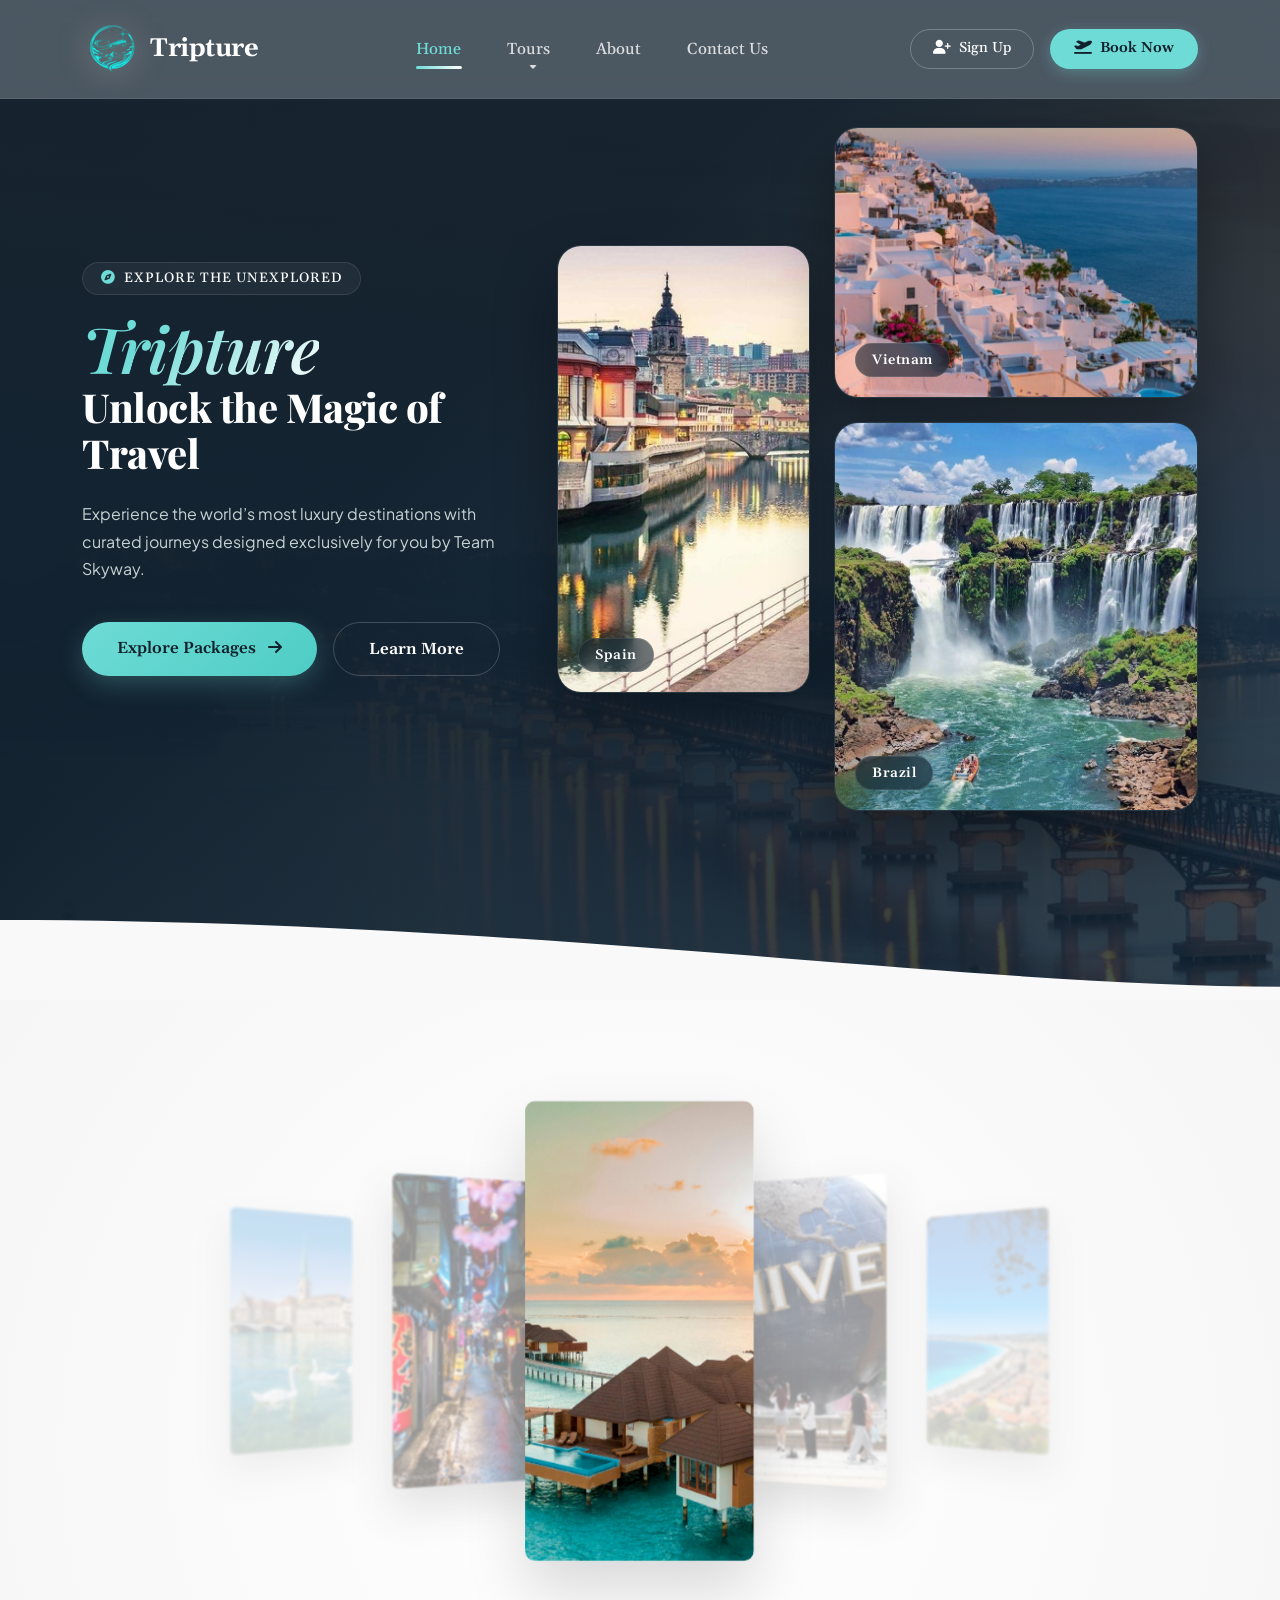
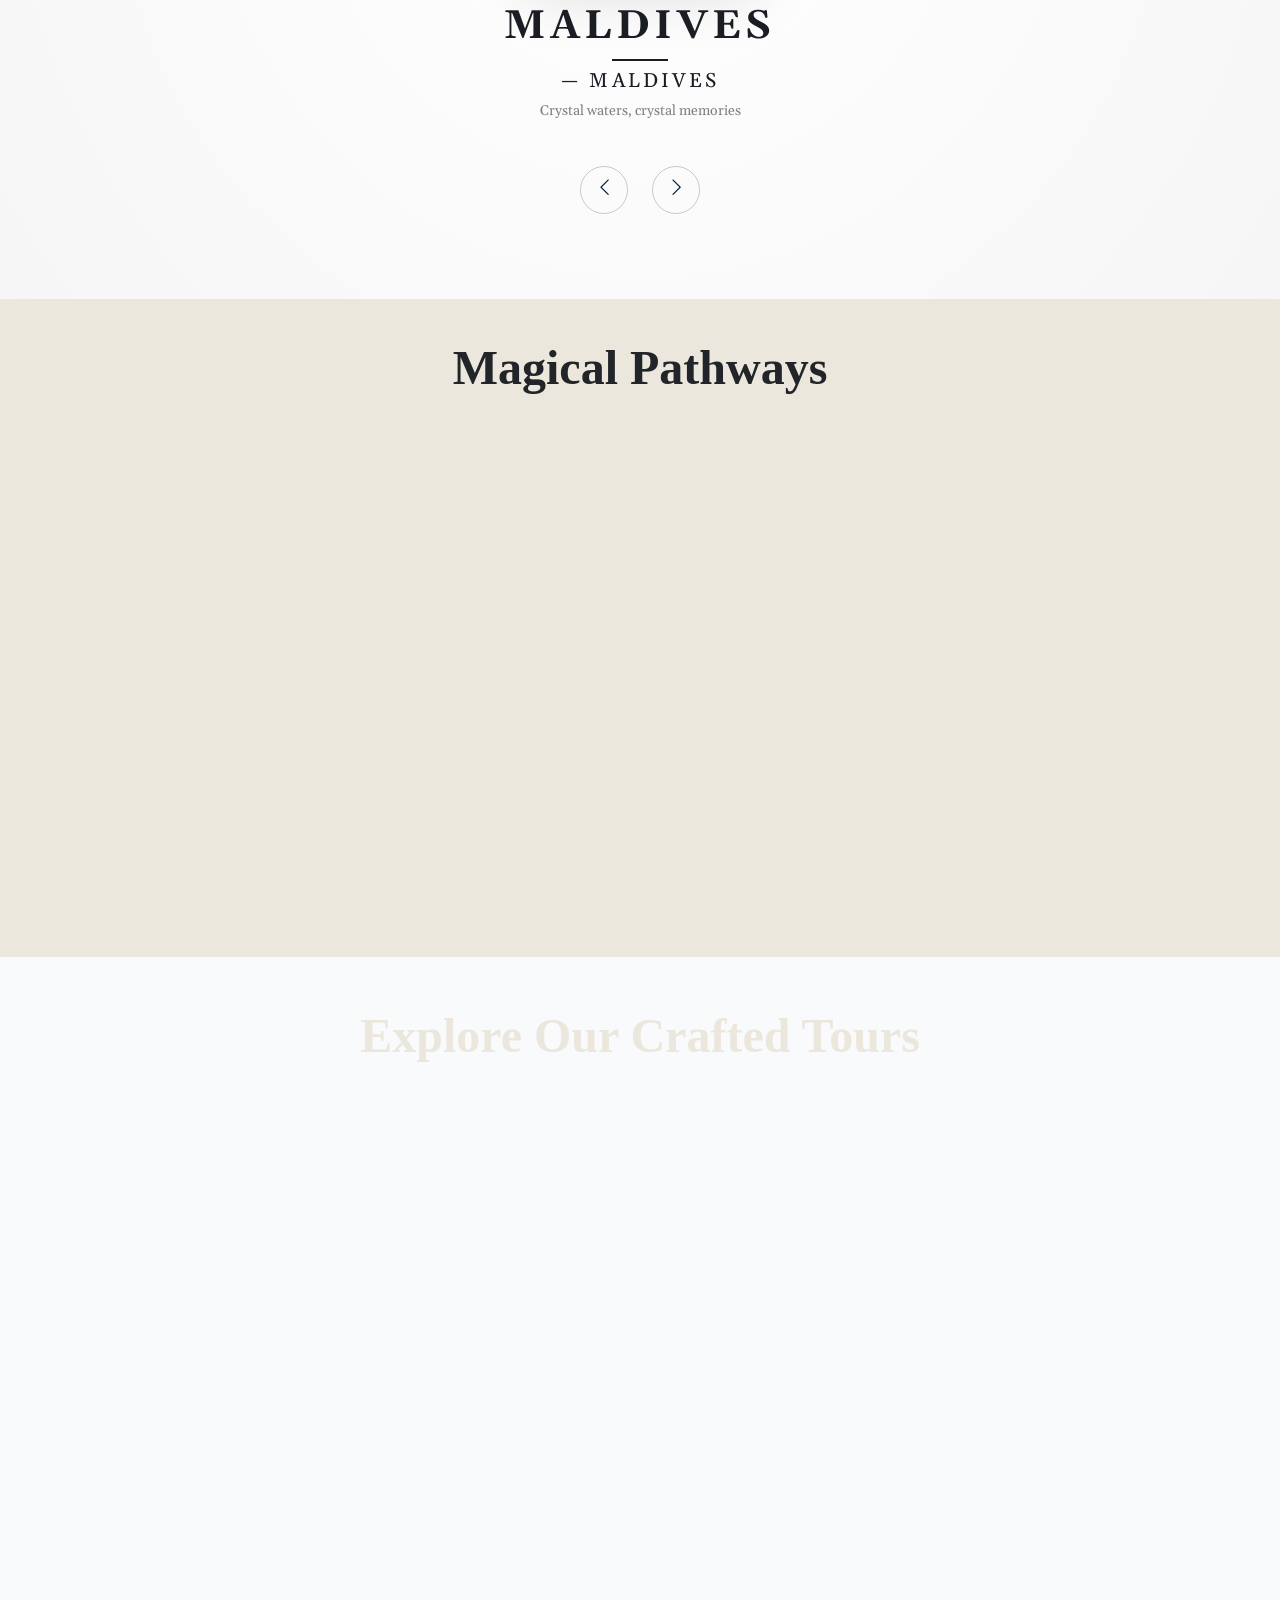
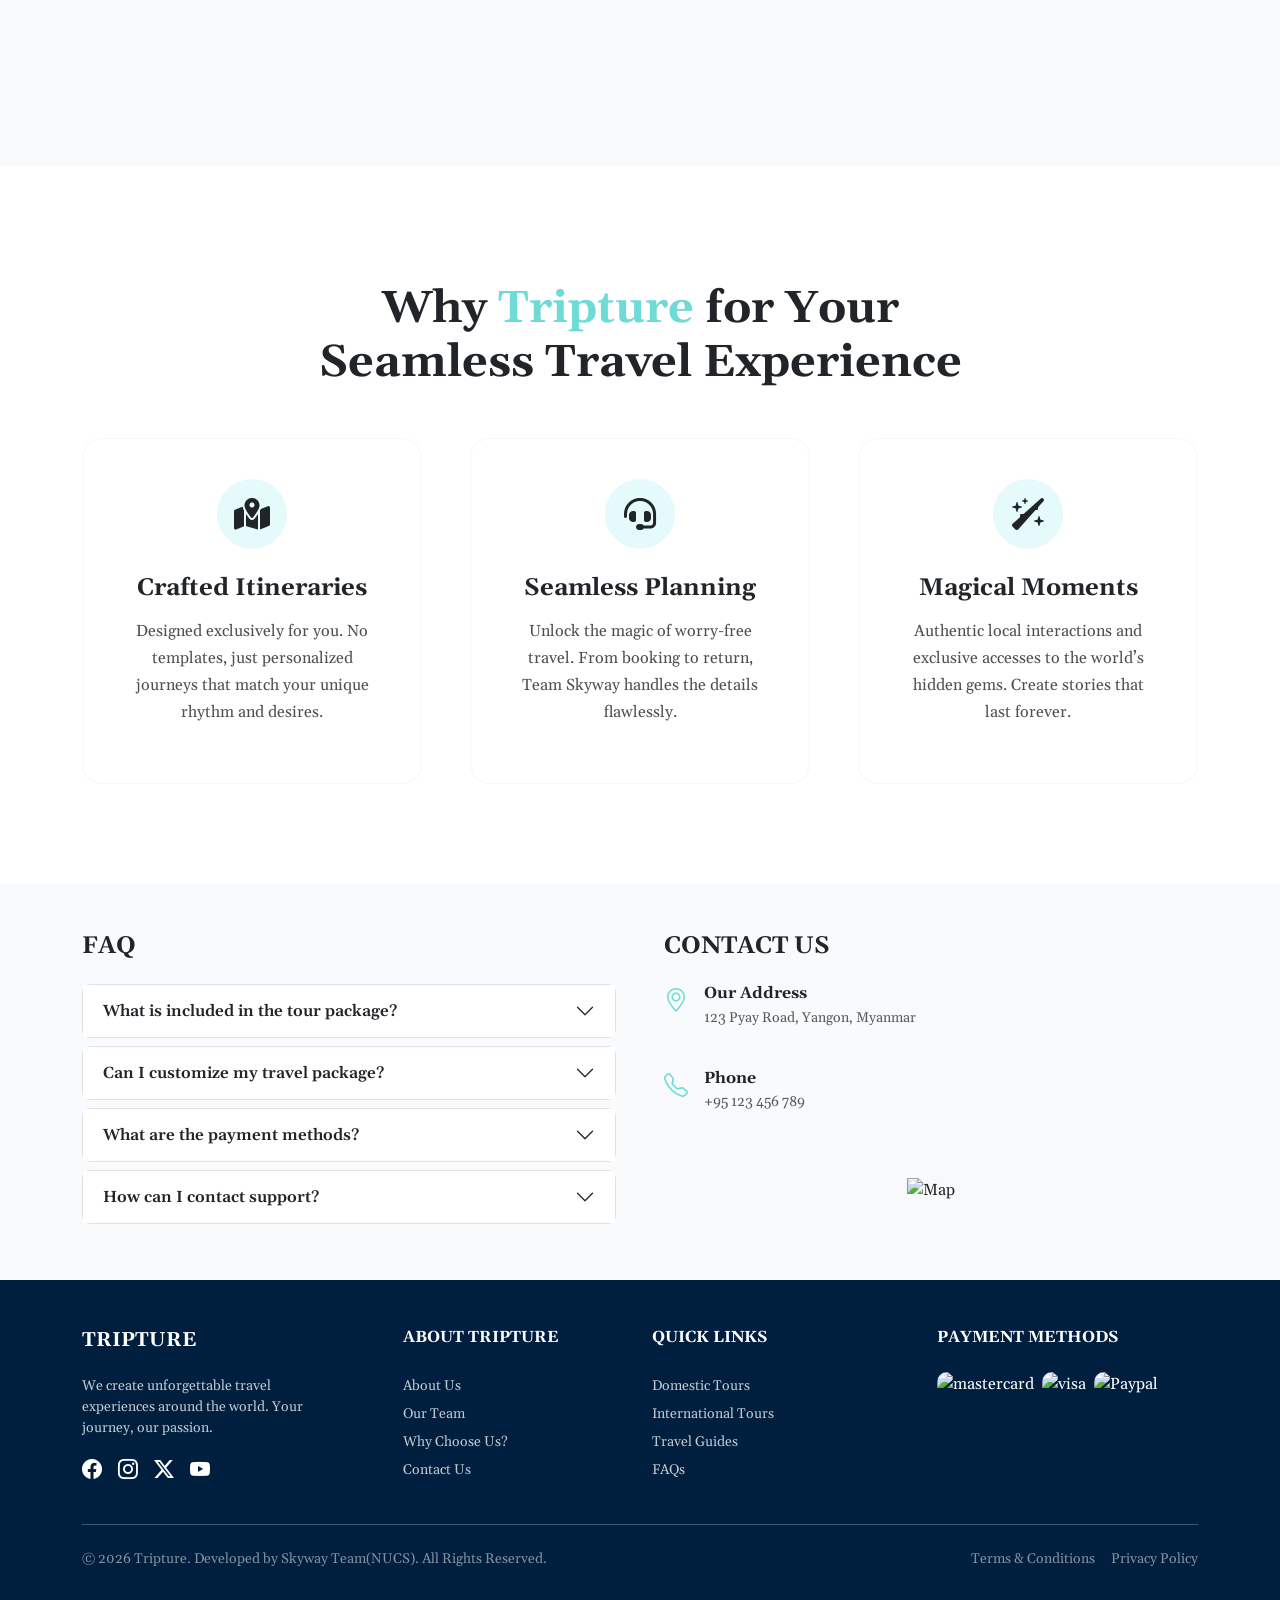
==== commit 9f72317f: "fix colors" ====
--- a/index.html
+++ b/index.html
@@ -55,9 +55,9 @@
             "name": "Tripture",
             "url": "https://tripture.vercel.app/"
         }
-    </scri
-
-<meta name="google-site-verification" content="ogcnfzEgcFT54c3hhpXt7cqYUi67Gds151M0iXrXLEU" />
+    </script>
+
+    <meta name="google-site-verification" content="ogcnfzEgcFT54c3hhpXt7cqYUi67Gds151M0iXrXLEU" />
 
 </head>
 
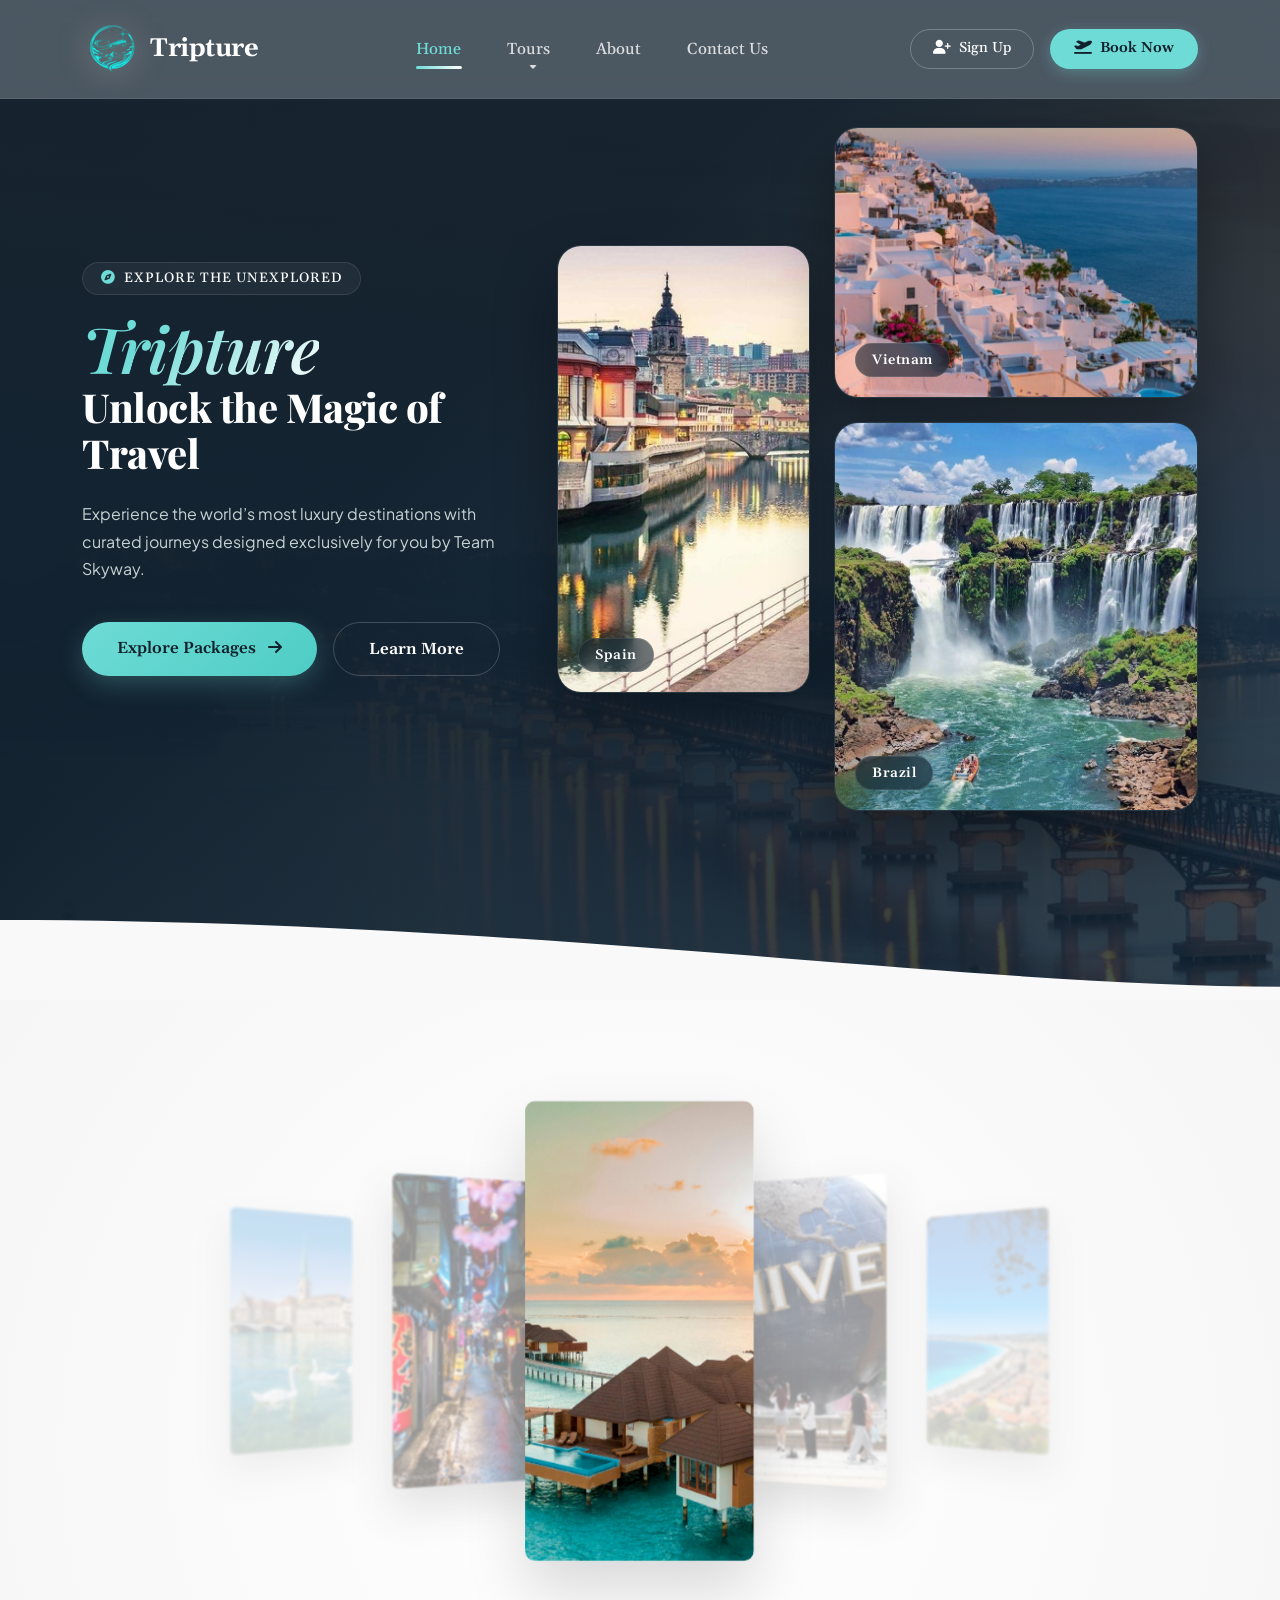
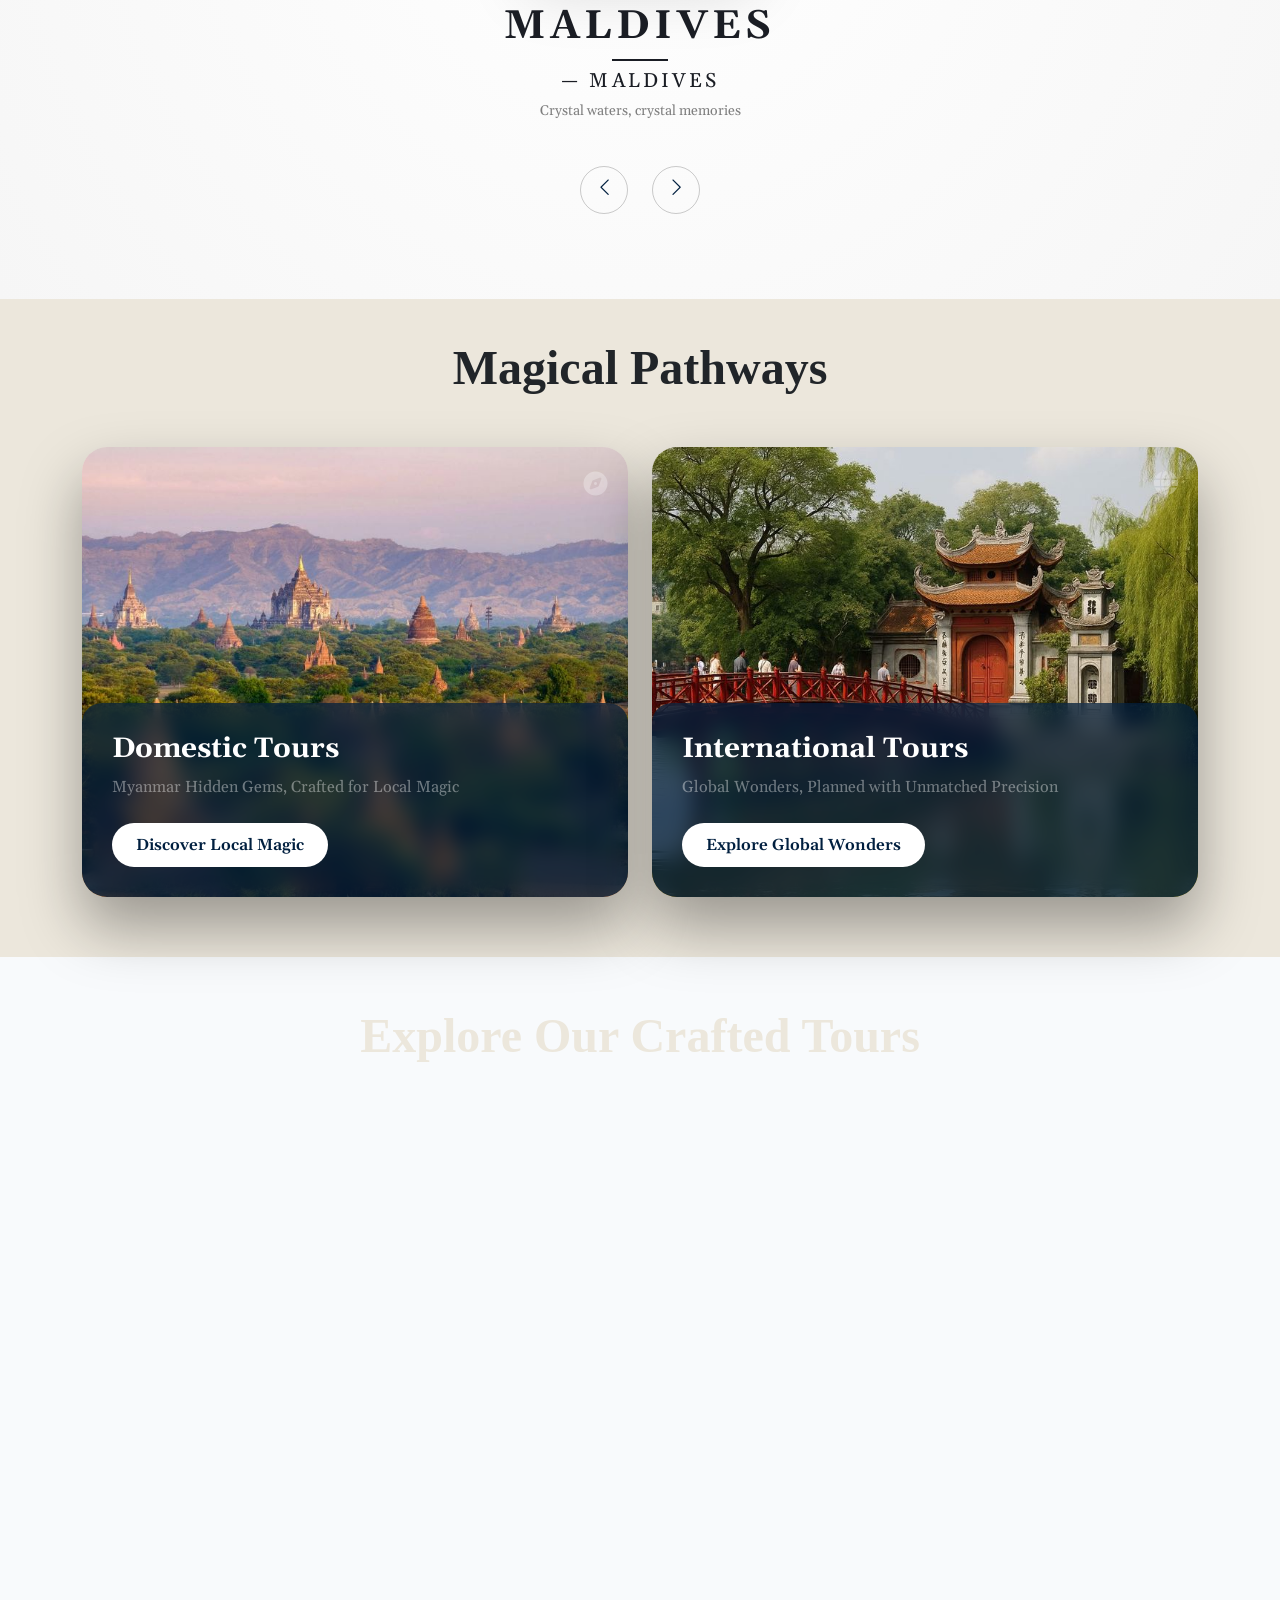
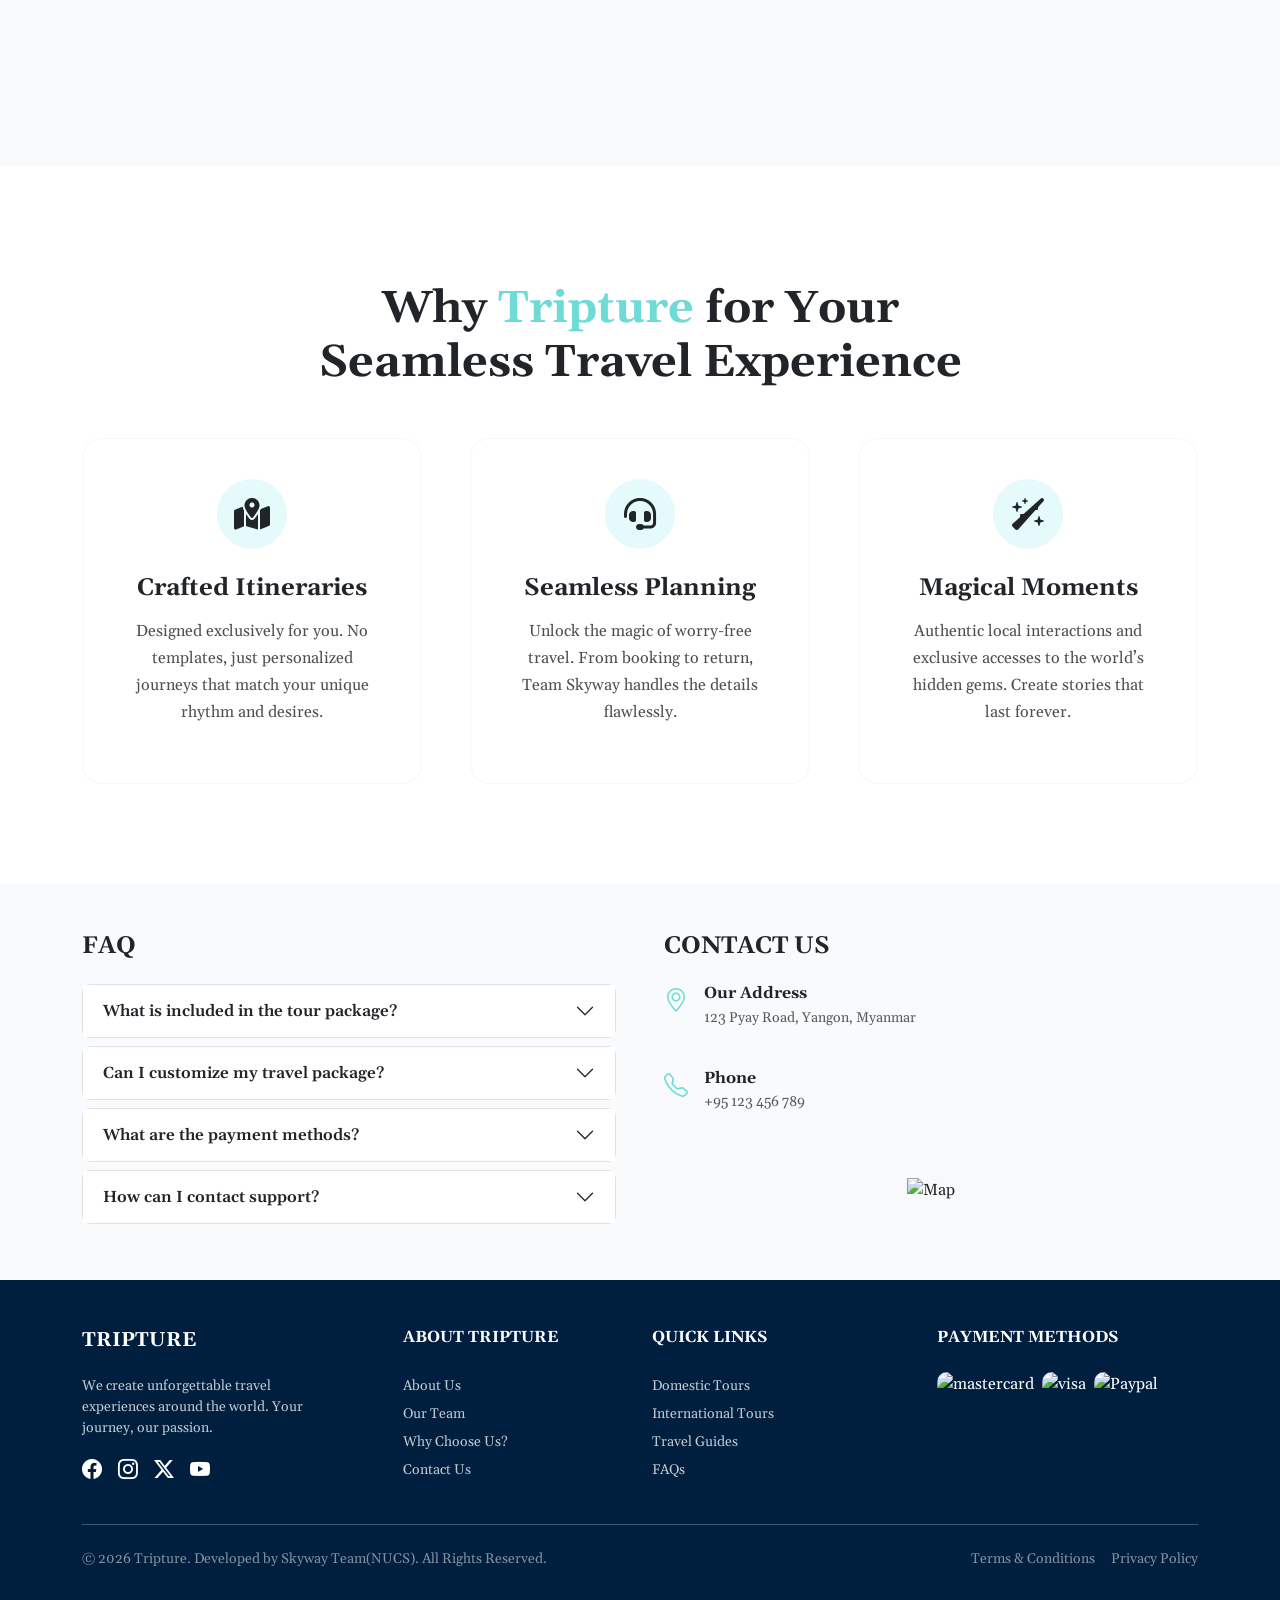
==== commit dc13da92: "favicon v2" ====
--- a/index.html
+++ b/index.html
@@ -22,7 +22,7 @@
     <meta property="og:description"
         content="Unlock the unwritten. Experience unique destinations and flawless adventures. Your journey of a lifetime begins with Tripture.">
 
-    <link rel="icon" type="image/png" sizes="32x32" href="https://tripture.vercel.app/assets/favicon.png">
+    <link rel="icon" type="image/png" sizes="96x96" href="https://tripture.vercel.app/assets/favicon.png?v=2">
 
     <link href="https://fonts.googleapis.com/css2?family=Poppins:wght@300;400;600&display=swap" rel="stylesheet">
 
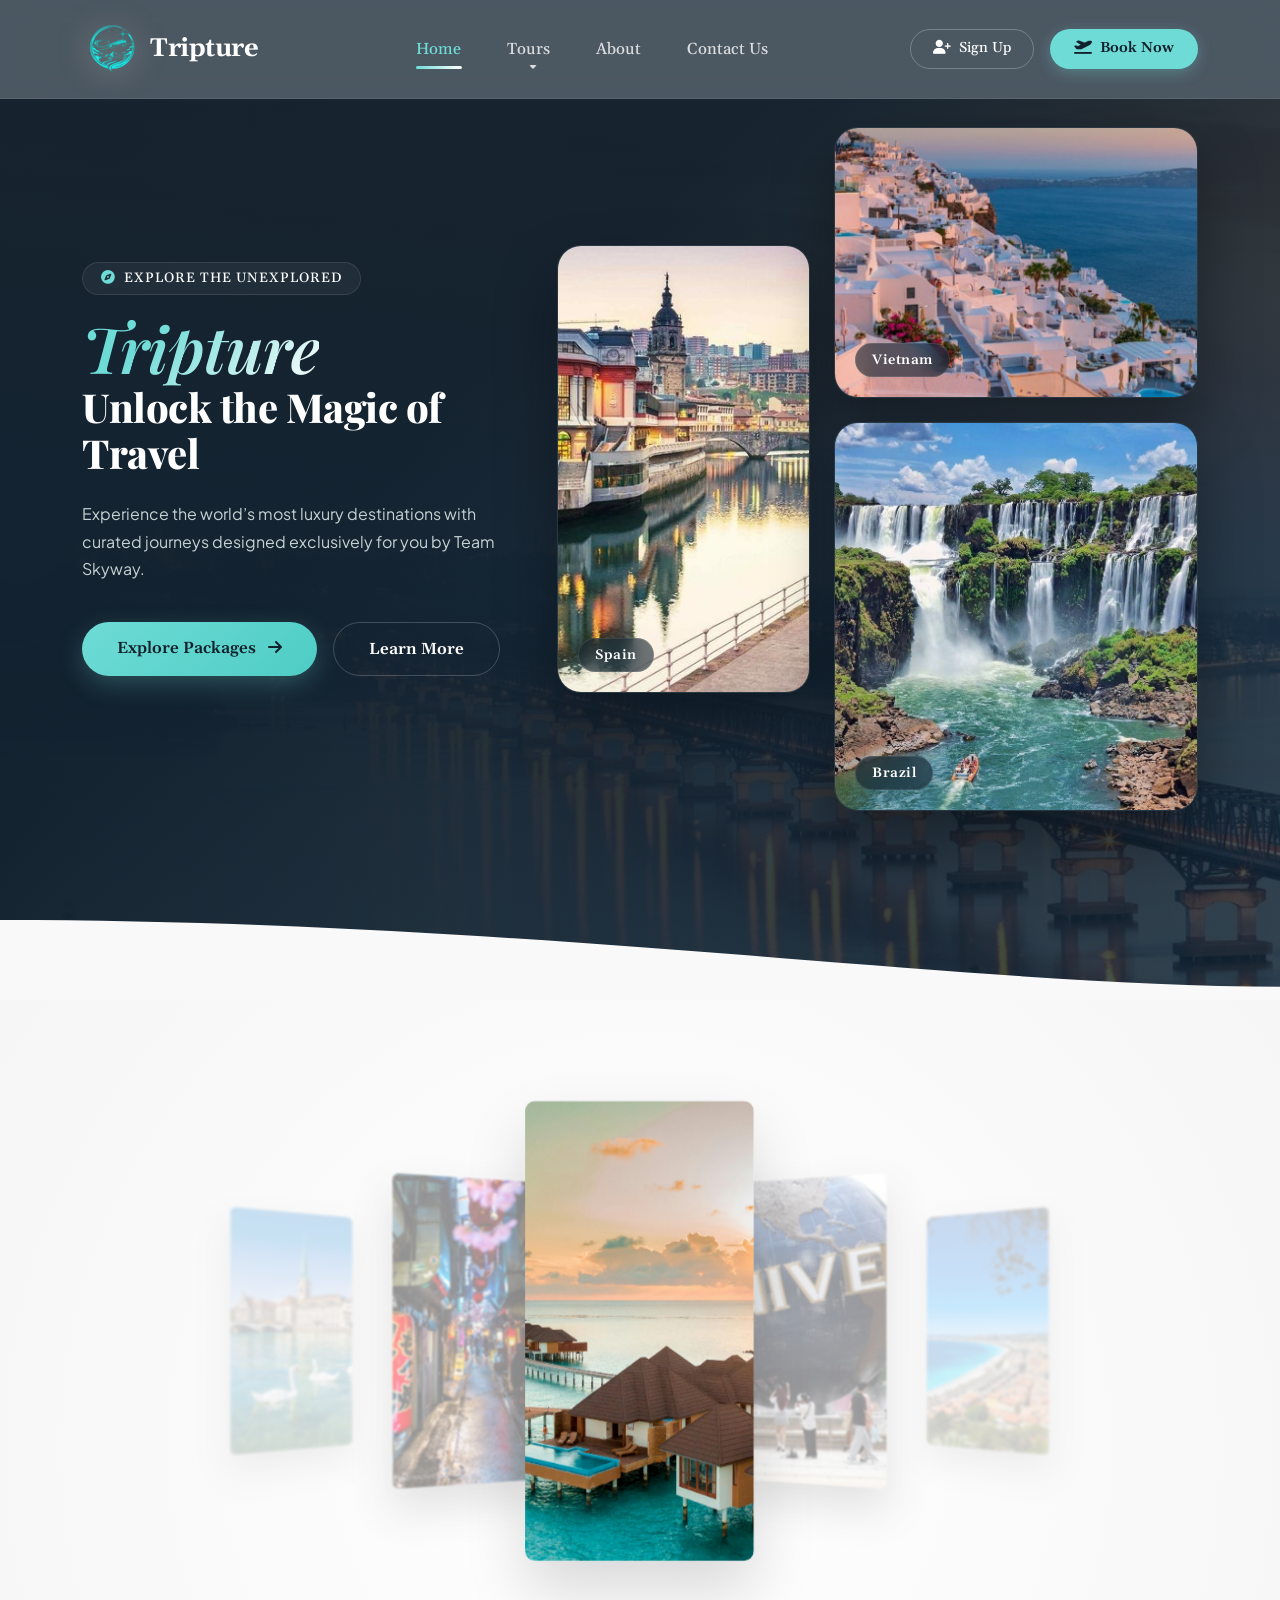
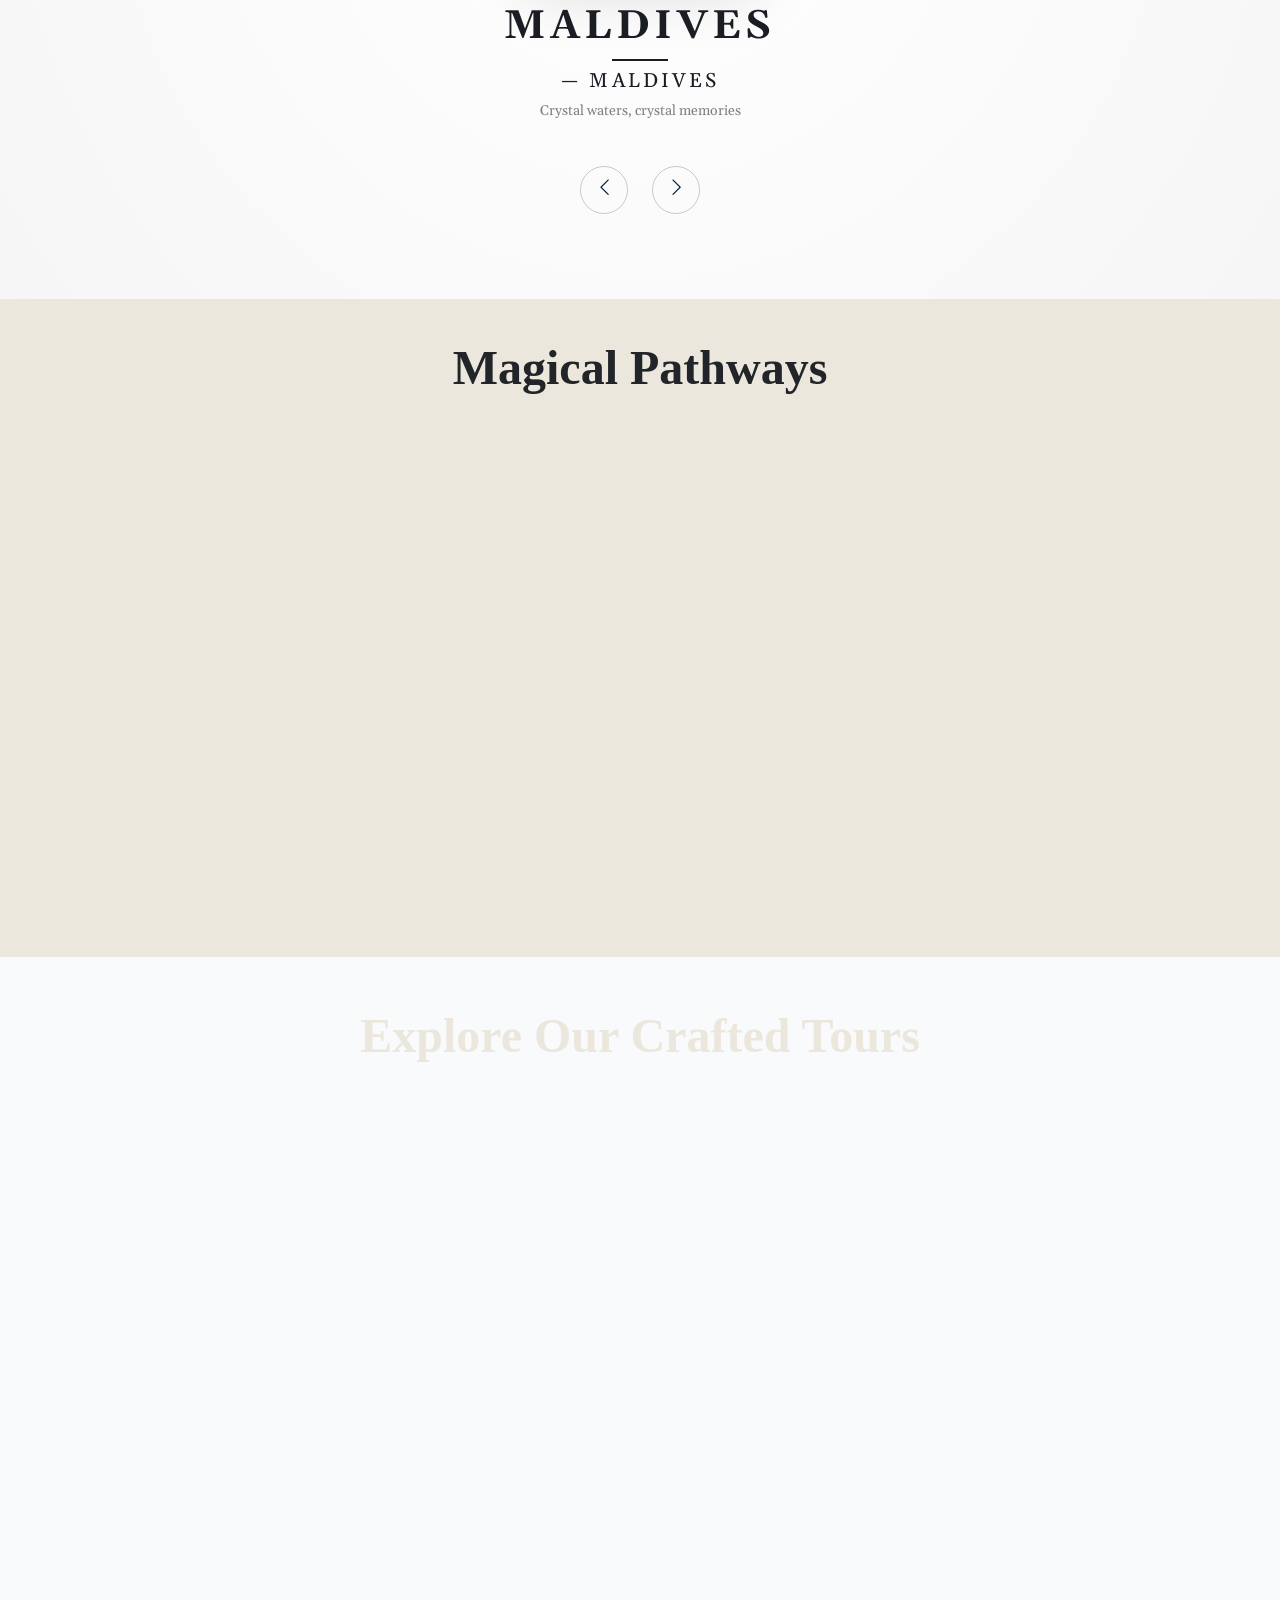
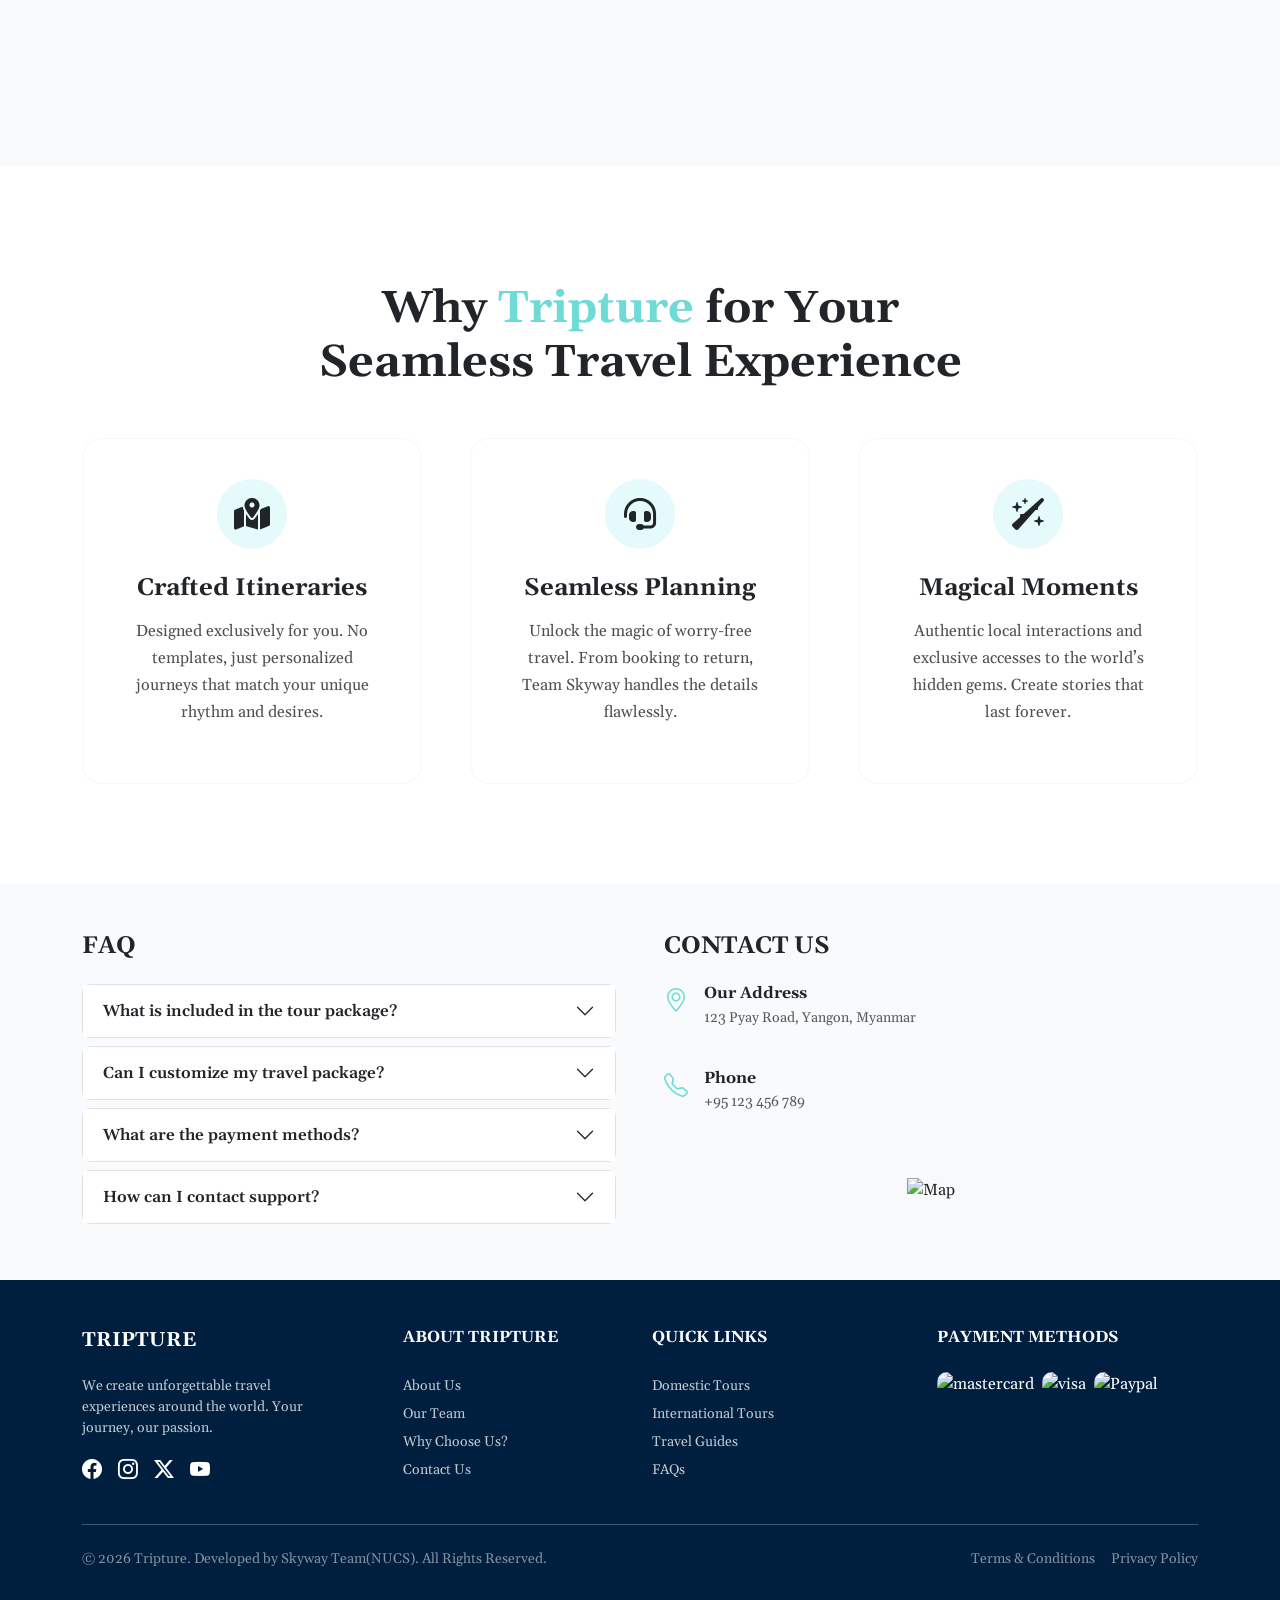
==== commit 42bf6cab: "Add navbar in about" ====
--- a/index.html
+++ b/index.html
@@ -150,10 +150,10 @@
                     <!-- Action Buttons Container -->
                     <div
                         class="hero-btns-container d-flex flex-sm-row flex-column justify-content-center justify-content-lg-start gap-3">
-                        <a href="./packages.html" class="btn btn-teal-fill">
+                        <a href="#pathways-section" class="btn btn-teal-fill">
                             Explore Packages <i class="fa-solid fa-arrow-right ms-2"></i>
                         </a>
-                        <a href="#tours" class="btn btn-outline-premium">
+                        <a href="./about.html" class="btn btn-outline-premium">
                             Learn More
                         </a>
                     </div>
@@ -247,7 +247,7 @@
 
 
     <!-- MAGICAL PATHWAYS SECTION (Gateway) -->
-    <section class="pathways-section">
+    <section class="pathways-section" id="pathways-section">
         <div class="container">
             <!-- Minimalist Section Title -->
             <h2 class="section-title text-center display-5">Magical Pathways</h2>
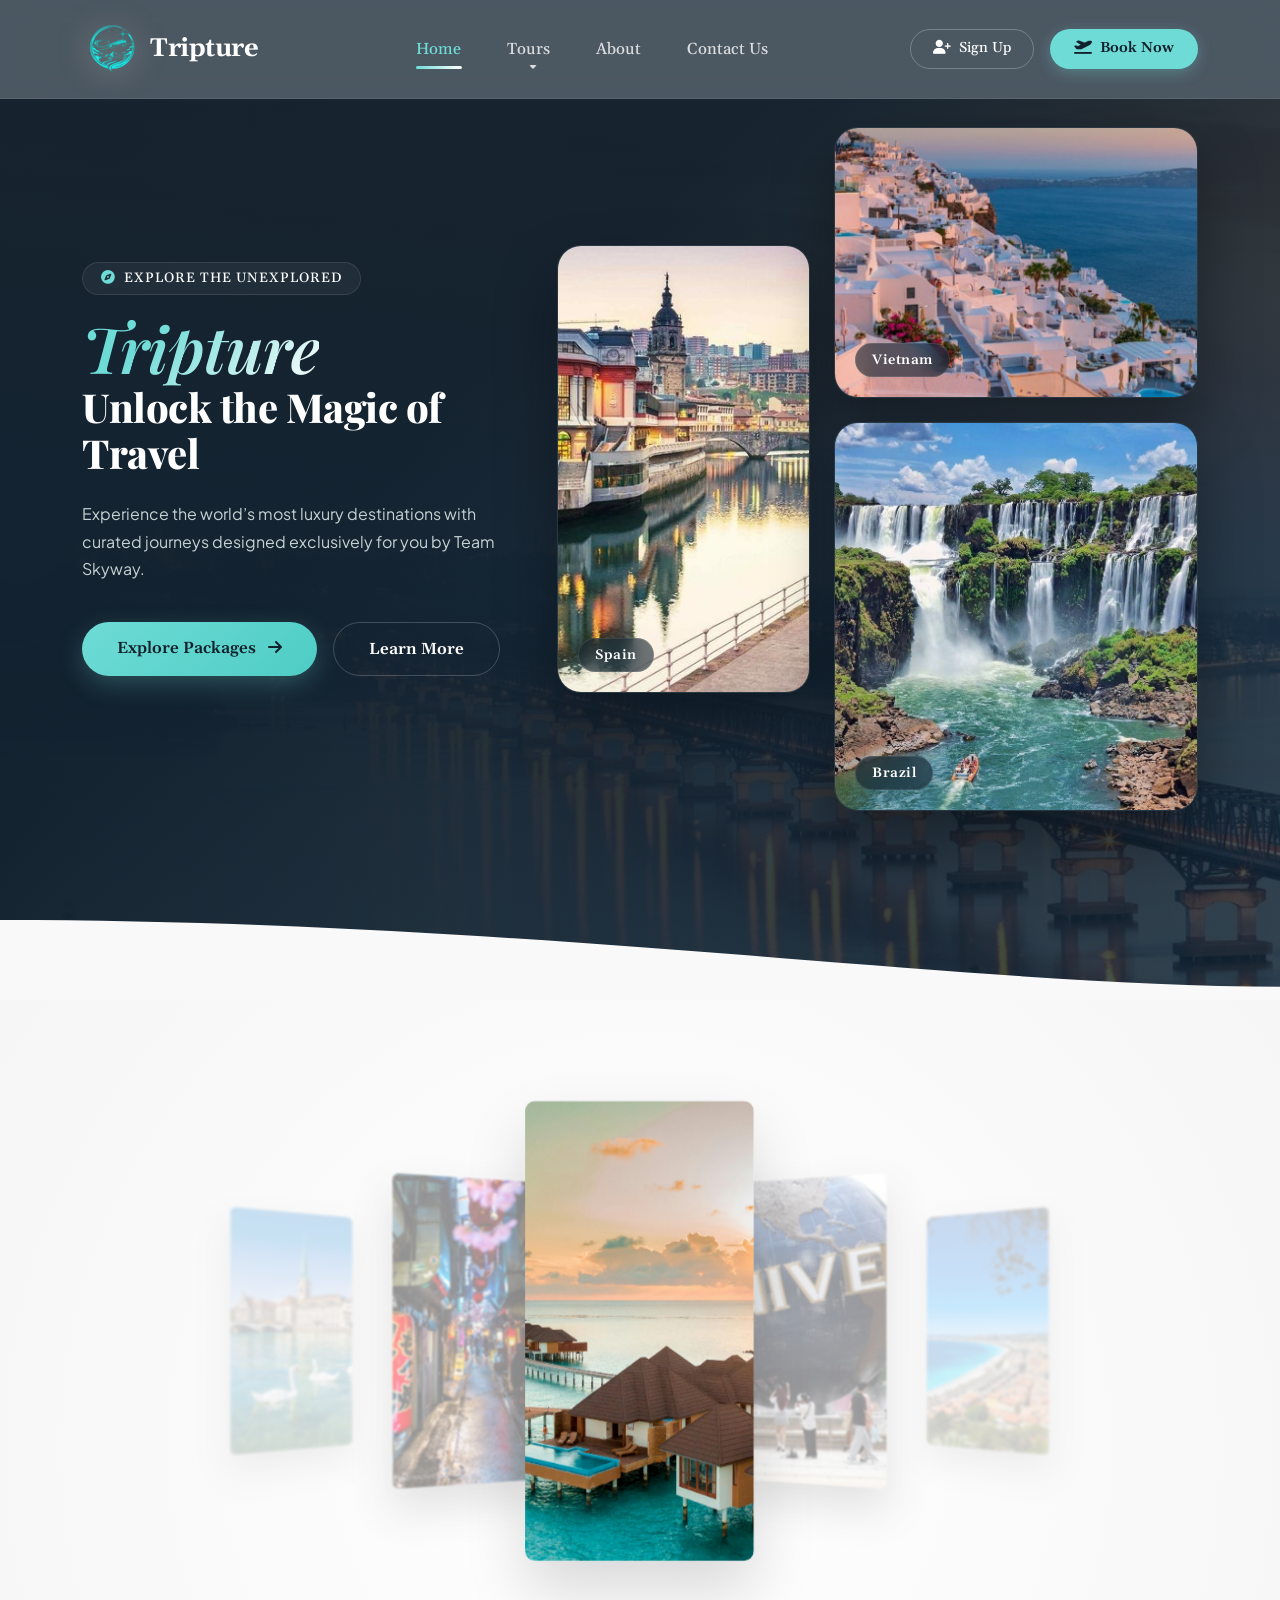
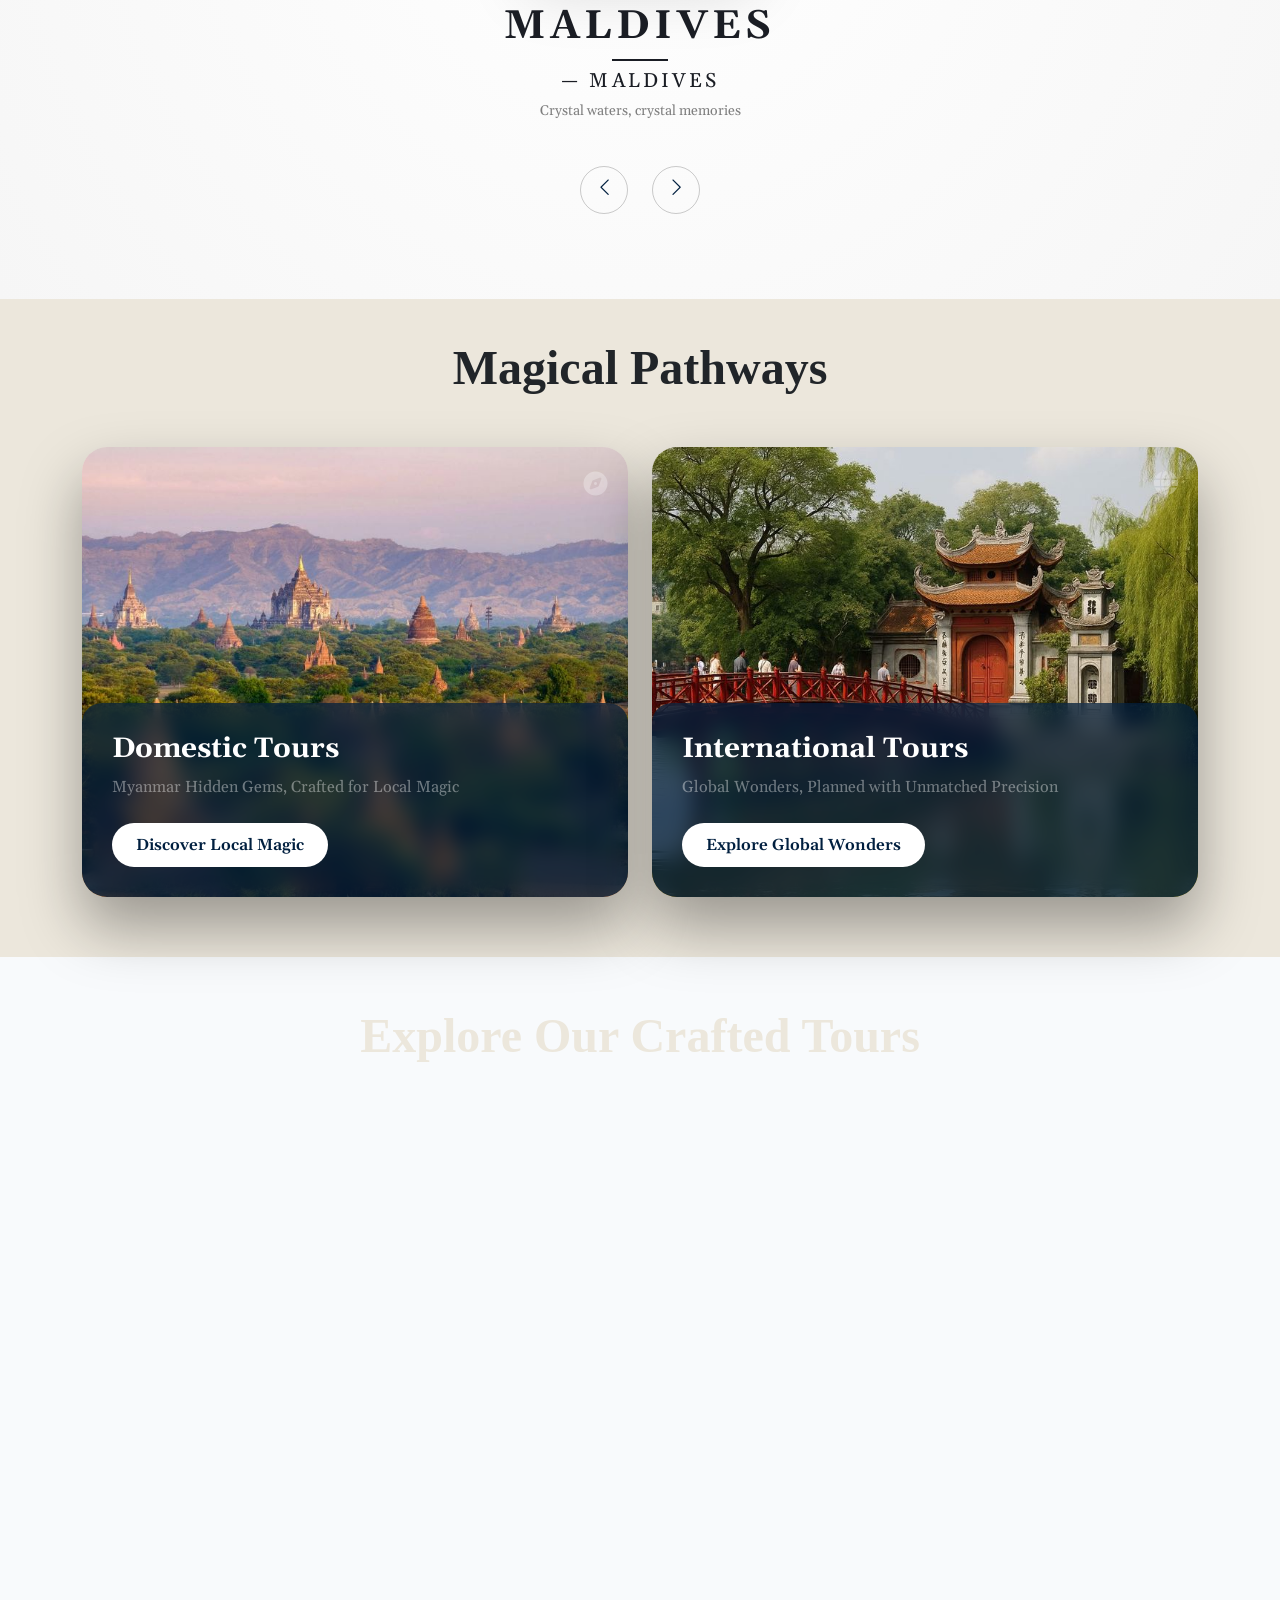
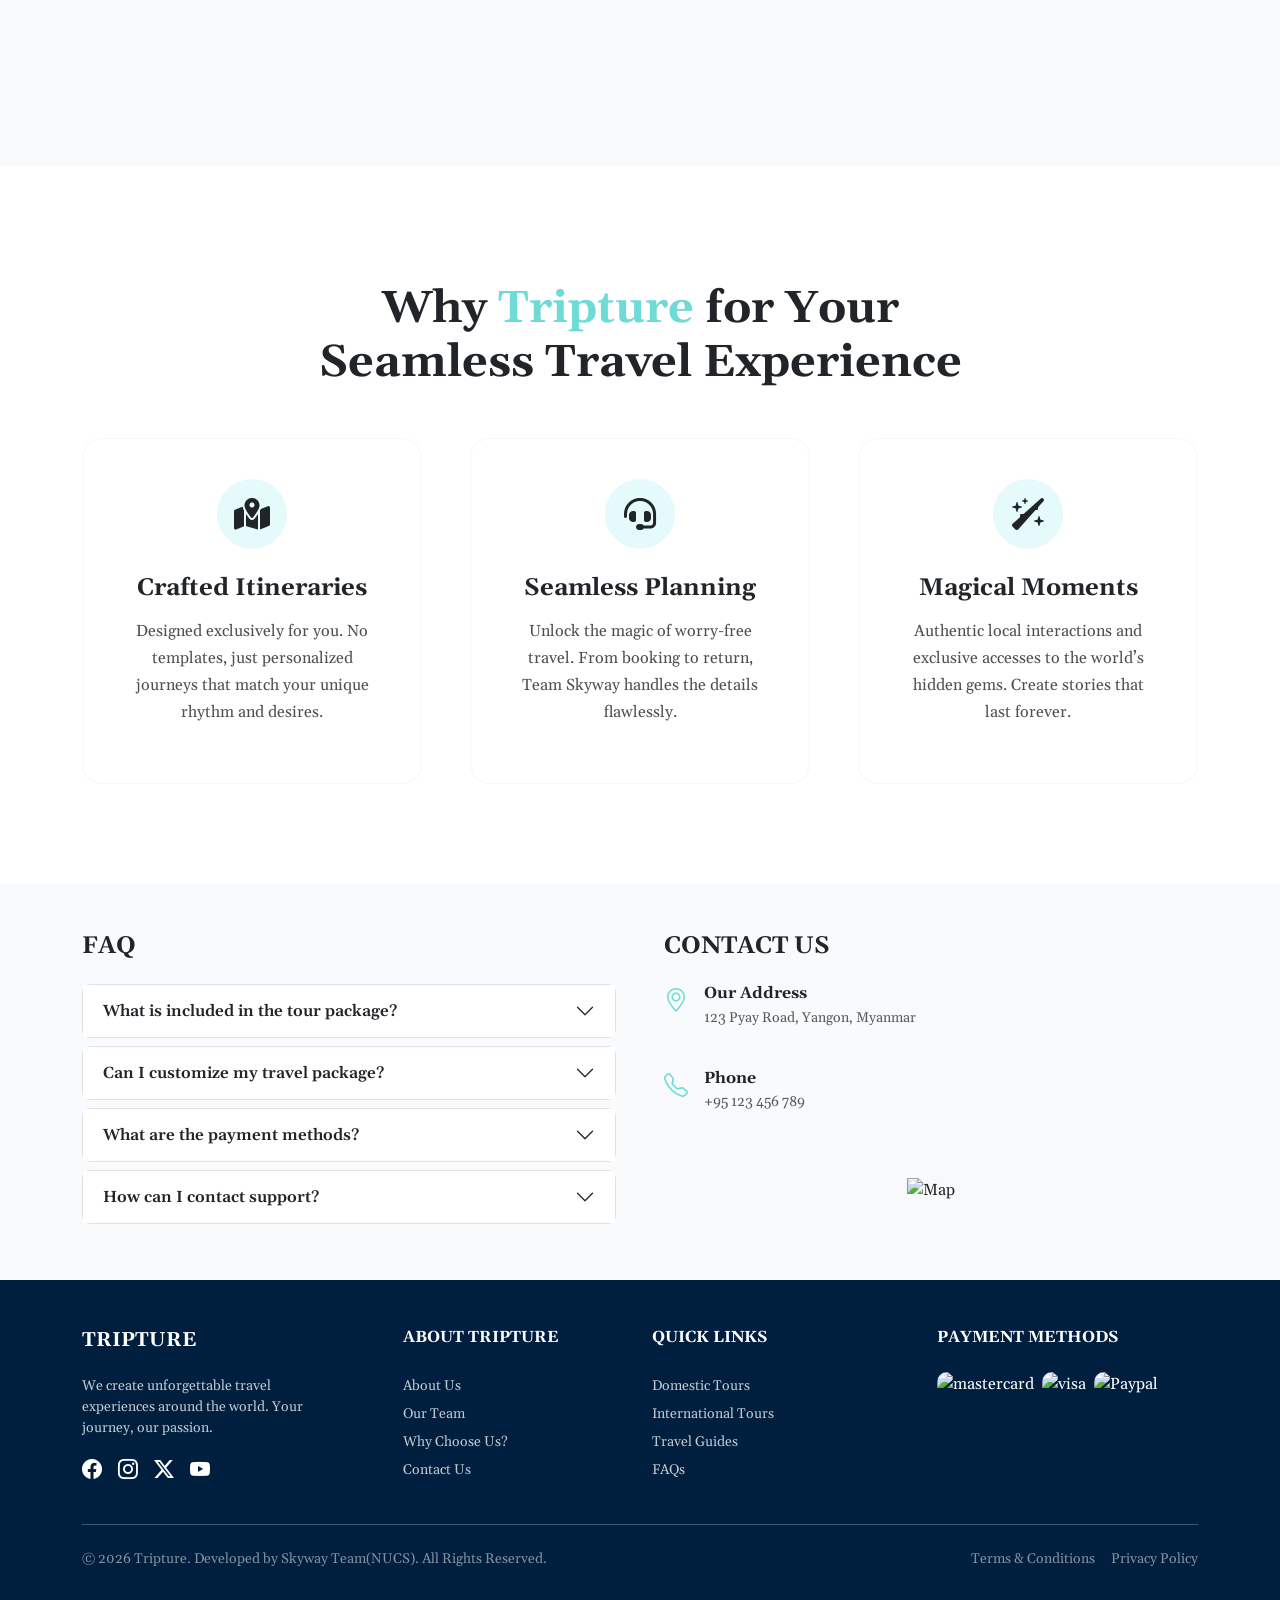
==== commit 04b997a7: "Update index.html" ====
--- a/index.html
+++ b/index.html
@@ -103,7 +103,7 @@
                         <a class="nav-link" href="./about.html">About</a>
                     </li>
                     <li class="nav-item">
-                        <a class="nav-link" href="#">Contact Us</a>
+                        <a class="nav-link" href="#contact-us">Contact Us</a>
                     </li>
                 </ul>
 
@@ -475,7 +475,7 @@
                     </div>
                 </div>
 
-                <div class="col-lg-6">
+                <div class="col-lg-6" id="contact-us">
                     <h4 class="fw-bold mb-4">CONTACT US</h4>
                     <div class="row gy-4">
                         <div class="col-12 d-flex gap-3">
@@ -627,4 +627,4 @@
 
 </body>
 
-</html>+</html>
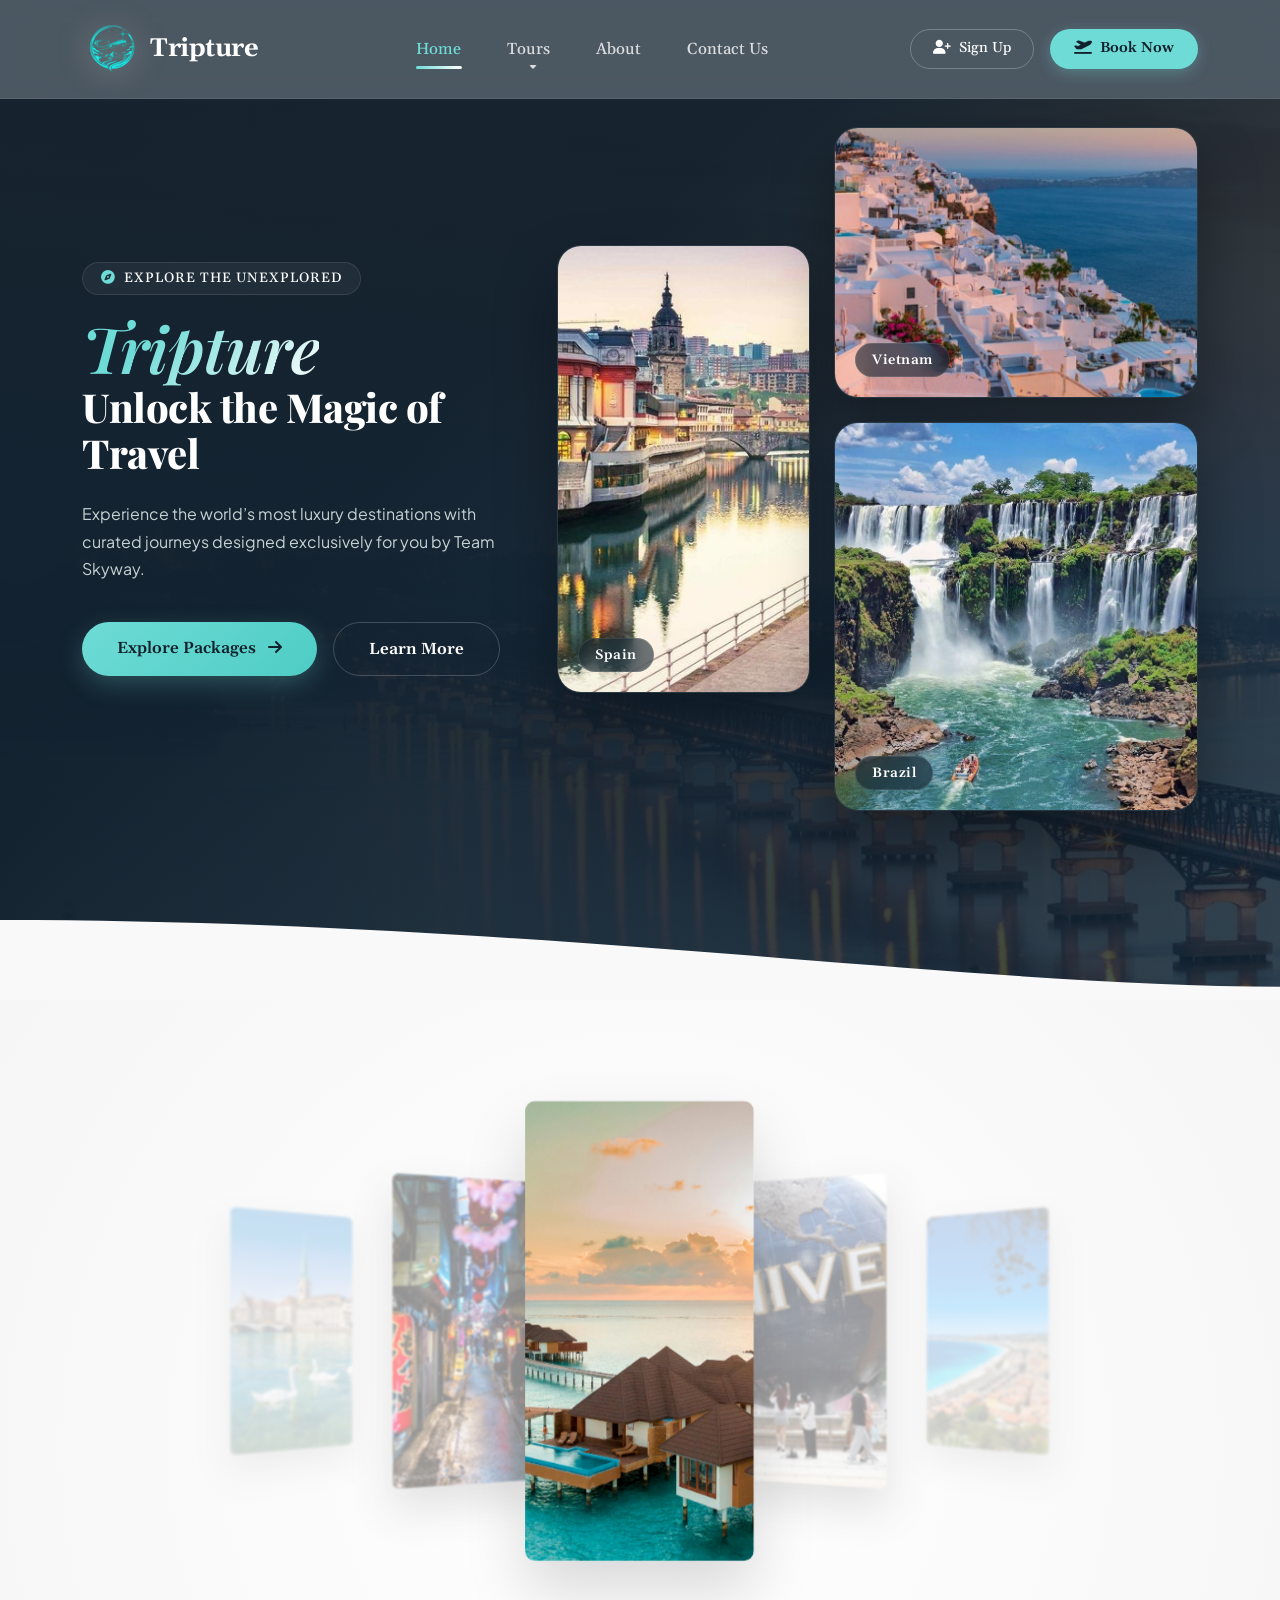
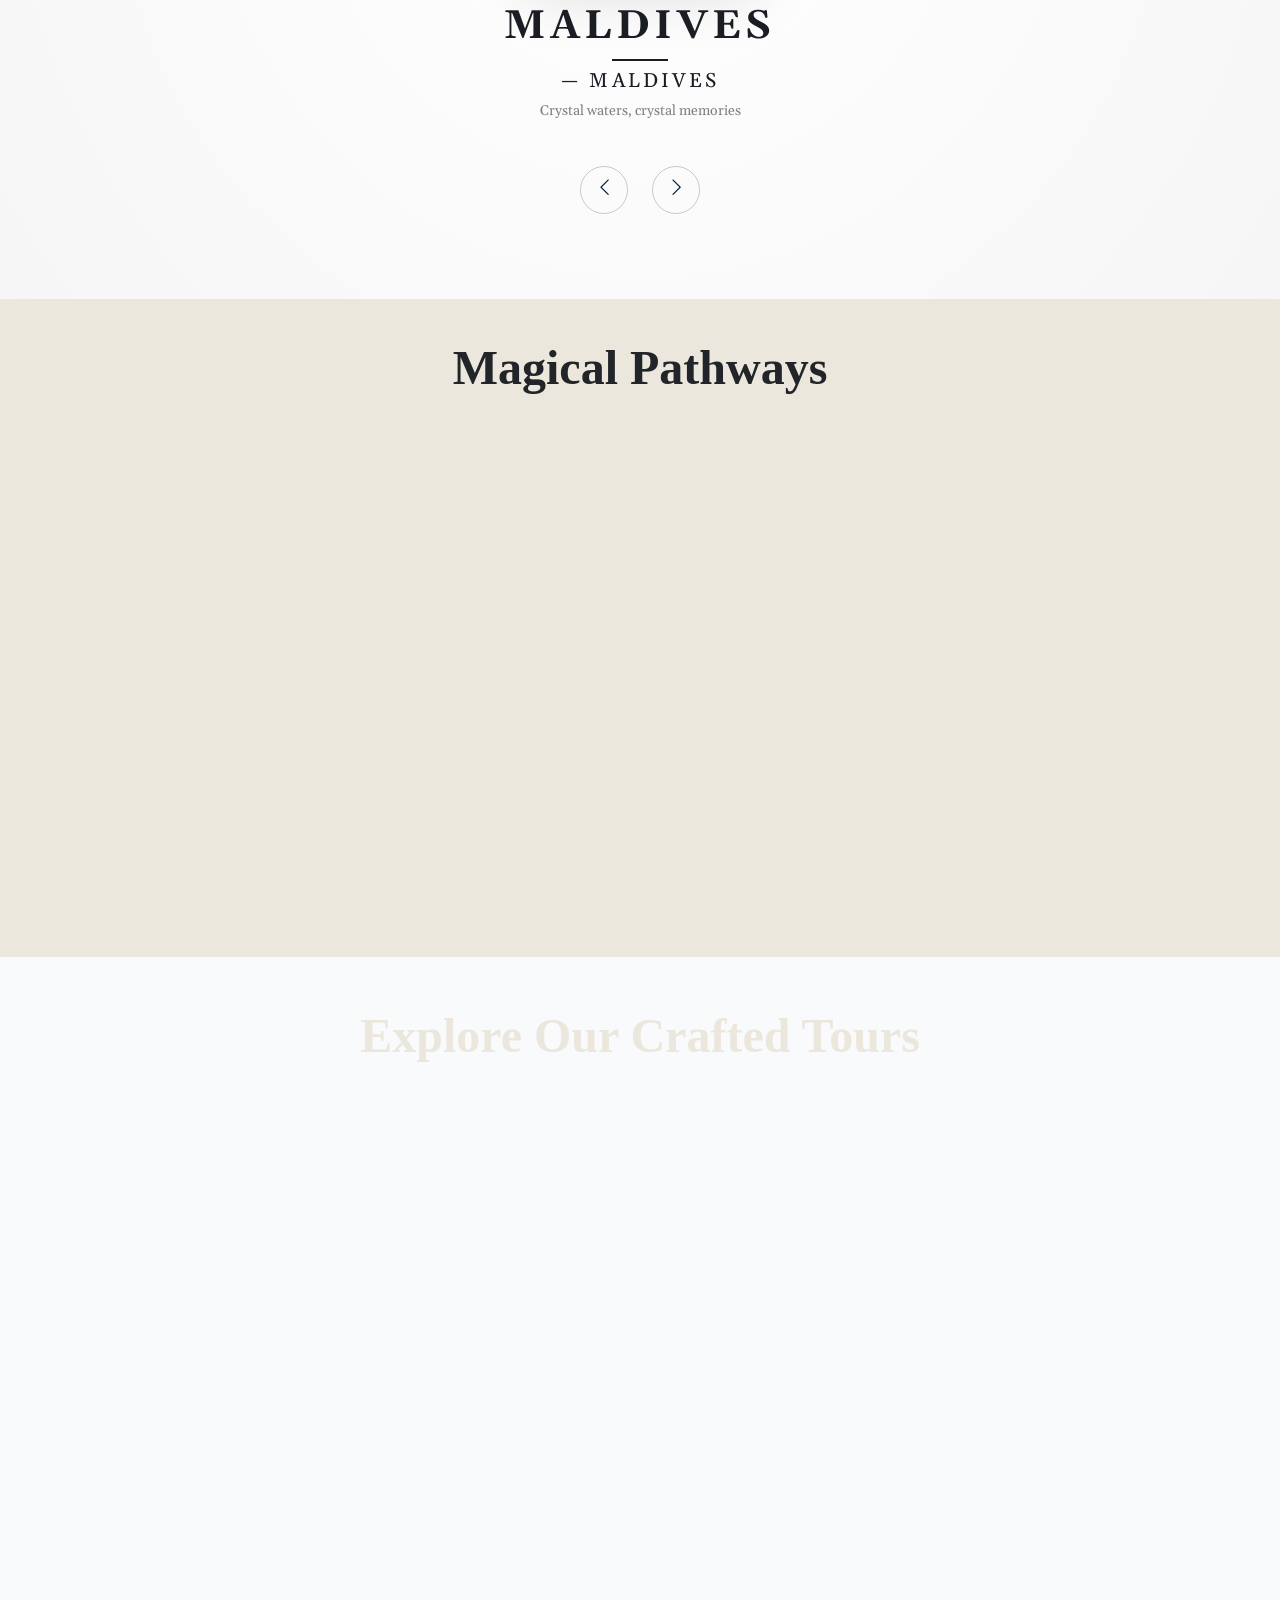
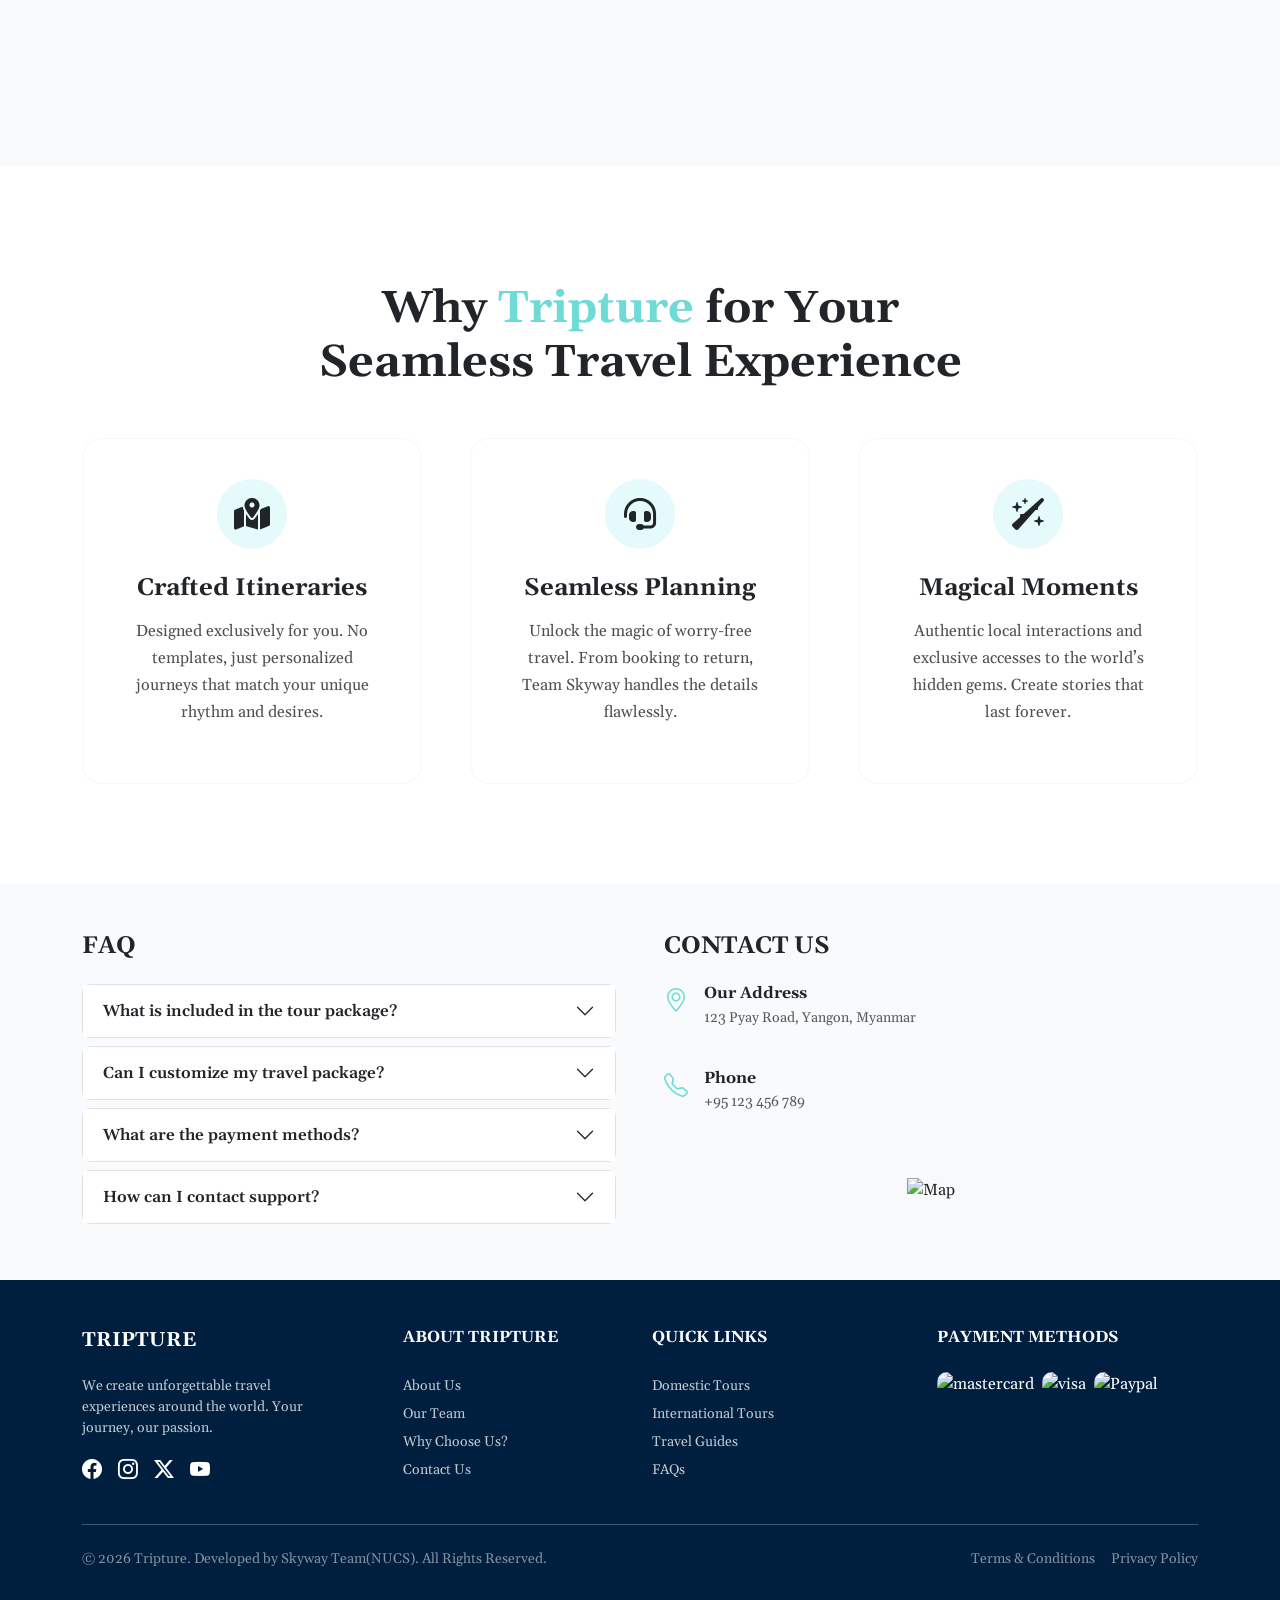
==== commit d4970d9e: "contact & mail" ====
--- a/index.html
+++ b/index.html
@@ -522,10 +522,10 @@
                     <h6 class="fw-bold mb-4">ABOUT TRIPTURE</h6>
                     <ul class="list-unstyled small opacity-75 lh-lg">
                         <li><a href="./about.html" style="text-decoration: none; color:inherit">About Us</a></li>
-                        <li><a href="./about.html#our-team" style="text-decoration: none; color:inherit">Our Team
+                        <li><a href="./about.html#team-section" style="text-decoration: none; color:inherit">Our Team
                         </li>
                         <li>Why Choose Us?</li>
-                        <li><a href="mailto:skywayteam@gmail.com" style="text-decoration: none; color:inherit">Contact
+                        <li><a href="mailto:tripturebyskyway@gmail.com" style="text-decoration: none; color:inherit">Contact
                                 Us</a></li>
                     </ul>
                 </div>
--- a/style.css
+++ b/style.css
@@ -557,8 +557,12 @@
     }
   }
 
+  .main-title {
+      font-size: 2rem;
+
   .sub-title {
-    font-size: 1rem;
+      font-size: 1rem;
+    }
   }
 }
 
